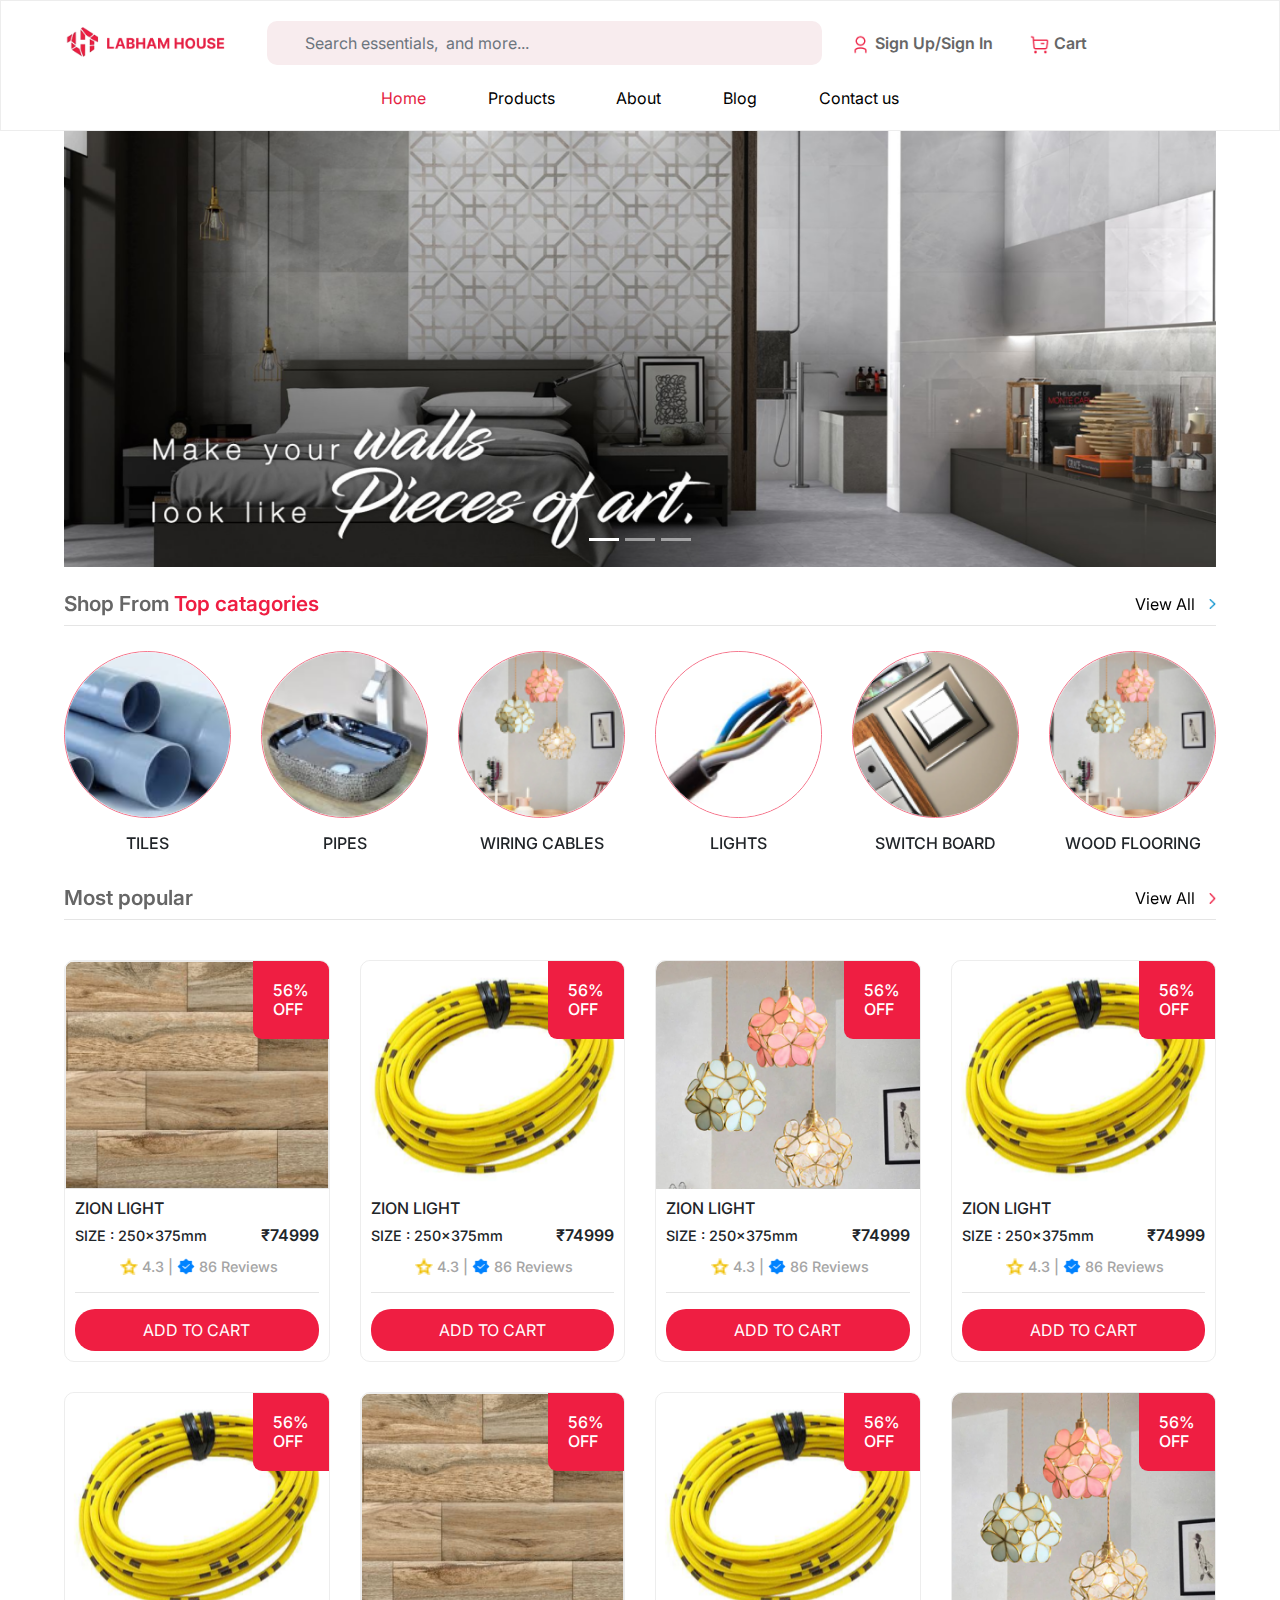
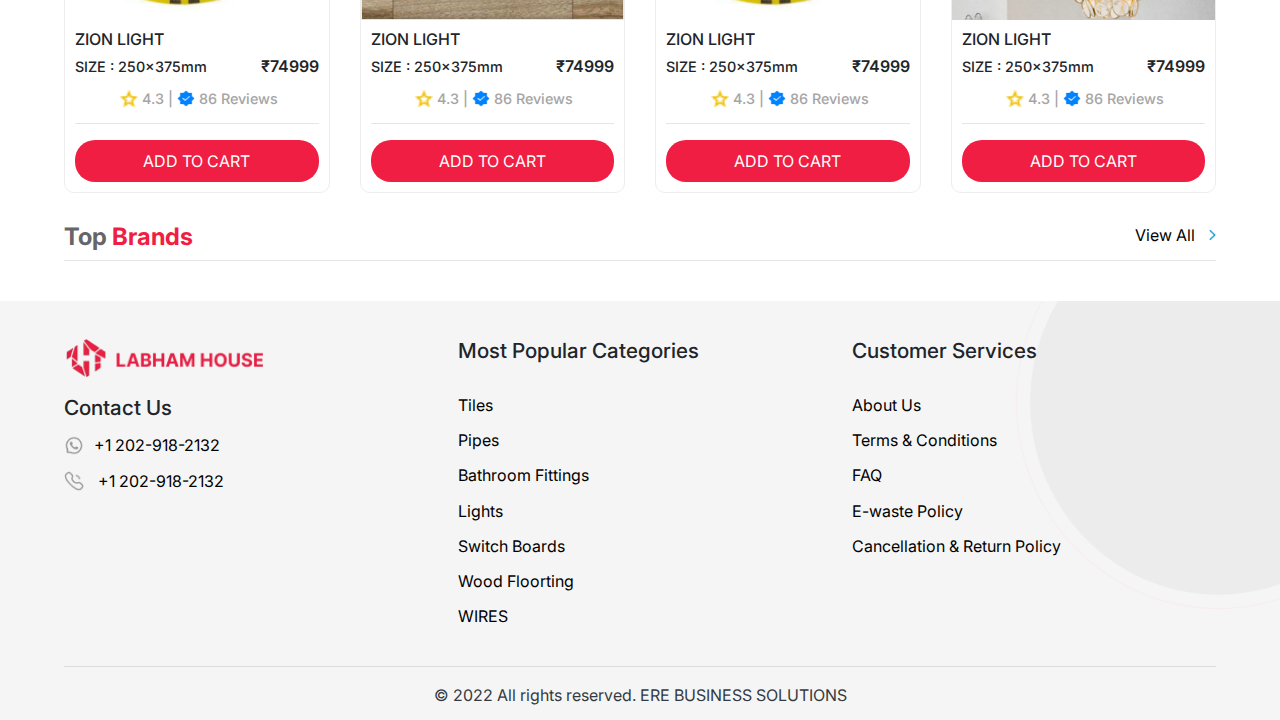
==== index.html @ a101ede6 "profile page ~ initially added!" ====
<!DOCTYPE html>
<html lang="en">
<head>
	<meta charset="UTF-8">
  <meta http-equiv="X-UA-Compatible" content="IE=edge">
  <meta name="viewport" content="width=device-width, initial-scale=1.0">
  <title>LABHAM HOUSE</title>
  <link rel="stylesheet" href="./css/common.css">
  <link rel="stylesheet" href="./css/labam.css">
	<!-- fav icon  -->
	<link rel="icon" type="image/x-icon" href="/images/fav-icon.png">
	<!-- icons  -->
	<link rel="stylesheet" href="https://cdnjs.cloudflare.com/ajax/libs/font-awesome/6.2.1/css/all.min.css" integrity="sha512-MV7K8+y+gLIBoVD59lQIYicR65iaqukzvf/nwasF0nqhPay5w/9lJmVM2hMDcnK1OnMGCdVK+iQrJ7lzPJQd1w==" crossorigin="anonymous" referrerpolicy="no-referrer" />
  <!-- bootstrap  -->
	<link rel="stylesheet" href="https://cdn.jsdelivr.net/npm/bootstrap@4.0.0/dist/css/bootstrap.min.css" integrity="sha384-Gn5384xqQ1aoWXA+058RXPxPg6fy4IWvTNh0E263XmFcJlSAwiGgFAW/dAiS6JXm" crossorigin="anonymous">
</head>
<body>
	<!-- navbar  -->
	<nav>
    <div class="nav-main container-main">
      <div class="nav-logo">
        <a href="./index.html"><img src="./images/logo-main.png" alt="logo-main"></a>
      </div>
			<div class="form-group has-search nav-item-links align-items-center" style="margin-bottom: 0px;">
				<span class="fa fa-search form-control-feedback"></span>
				<input type="text" class="form-control" placeholder="Search essentials,  and more...">
			</div>
      <div class="nav-buttons">
        <ul class="d-flex" style="margin-bottom: 0px;">
					<li><a href="signin.html"><img src="./images/user.png" alt="login"> Sign Up/Sign In</a></li> 
					<li><a href="cart.html"><img src="./images/Buy.png" alt="cart"> Cart</a></li>
					<i onclick="toggleCartt()" class="fa-solid fa-bars d-md-block d-lg-none"></i>
				</ul>
      </div>
    </div>
		<div class="container-main under-container-nav">
			<div class="under-nav">
				<ul>
					<li><a href="index.html" class="active-nav">Home</a></li>
					<li><a href="products.html">Products</a></li>
					<li><a href="aboutus.html">About</a></li>
					<li><a href="blog.html">Blog</a></li>
					<li><a href="contactus.html">Contact us</a></li>
				</ul>
			</div>
		</div>
  </nav>
	<!-- navbar end -->
	<!-- sidebar  -->
	<div class="sidebar">
		<div class="navbar-sidebar">
			<ul>
				<li class="sidebar-li"><a class="active-sidebar" href="index.html">Home</a></li>
				<li class="sidebar-li"><a href="products.html">Our Product</a></li>
				<li class="sidebar-li"><a href="aboutus.html">About</a></li>
				<li class="sidebar-li"><a href="blog.html">Blog</a></li>
				<li class="sidebar-li"><a href="contactus.html">Contact us</a></li>
				<li class="sidebar-li"><a href="cart.html">Cart</a></li>
				<li class="sidebar-li"><a href="track.html">Track</a></li>
				<li class="sign-in-btn-mobile"><a href="signin.html">Sign in</a></li>
			</ul>
		</div>
		<div class="d-inline closse" onclick="toggleCartt()"><img src="./images/close-circle-line.png" alt="" srcset=""></div>
	</div>
	<!-- sidebar end  -->
	<div class="container-main carousel-home-banner">
		    <div id="carouselExampleIndicators" style="position: relative;" class="carousel slide slider-banner-home" data-ride="carousel">
      <ol class="carousel-indicators">
        <li data-target="#carouselExampleIndicators" data-slide-to="0" class="active"></li>
        <li data-target="#carouselExampleIndicators" data-slide-to="1"></li>
        <li data-target="#carouselExampleIndicators" data-slide-to="2"></li>
      </ol>
      <div class="carousel-inner">
        <div class="carousel-item active">
          <img class="d-block w-100"  src="images/home-banner.png" alt="First slide">
        </div>
        <div class="carousel-item">
          <img class="d-block w-100" src="images/home-banner.png" alt="Second slide">
        </div>
        <div class="carousel-item">
          <img class="d-block w-100" src="images/home-banner.png" alt="Third slide">
        </div>
      </div>
      </div>
	</div>
	<div class="container-main category-section">
		<div class="row">
			<div class="col-lg-12">
				<div class="top-categories">
					<h3 class="heading-category">Shop From <span style="font-size: unset;">Top catagories</span></h3>
					<a href="#" class="view-all-home">View All <img src="./images/arrow-home.png" alt="arrow"></a>
				</div>
				<hr style="margin-top: 0px !important;margin-bottom: 25px !important;">
			</div>
			<div class="col-lg-2 col-md-2 col-sm-3 col-4">
				<div class="category-product">
					<img class="product-image-category" src="./images/product-category.png" alt="product">
					<h4 class="text-center product-name">TILES</h4>
				</div>
			</div>
			<div class="col-lg-2 col-md-2 col-sm-3 col-4">
				<div class="category-product">
					<img class="product-image-category" src="./images/category-two.png" alt="product">
					<h4 class="text-center product-name">PIPES</h4>
				</div>
			</div>
			<div class="col-lg-2 col-md-2 col-sm-3 col-4">
				<div class="category-product">
					<img class="product-image-category" src="./images/category-three.png" alt="product">
					<h4 class="text-center product-name">WIRING CABLES</h4>
				</div>
			</div>
			<div class="col-lg-2 col-md-2 col-sm-3 col-4">
				<div class="category-product">
					<img class="product-image-category" src="./images/category-four.png" alt="product">
					<h4 class="text-center product-name">LIGHTS</h4>
				</div>
			</div>
			<div class="col-lg-2 col-md-2 col-sm-3 col-4">
				<div class="category-product">
					<img class="product-image-category" src="./images/category-five.png" alt="product">
					<h4 class="text-center product-name">SWITCH BOARD</h4>
				</div>
			</div>
			<div class="col-lg-2 col-md-2 col-sm-3 col-4">
				<div class="category-product">
					<img class="product-image-category" src="./images/category-three.png" alt="product">
					<h4 class="text-center product-name">WOOD FLOORING</h4>
				</div>
			</div>
			<div class="col-lg-12">
				<div class="top-categories">
					<h3 class="heading-category">Most popular</h3>
					<a href="#" class="view-all-home">View All <img src="./images/Stroke-1.png" alt="arrow"></a>
				</div>
				<hr style="margin-top: 0px !important;margin-bottom: 40px !important;">
			</div>
			<div class="col-lg-3 col-md-4 col-6">
				<div class="populer-product">
					<img class="populer-product-image" src="./images/product-one.png" alt="populer-product">
          <h4 class="labham-primary-bg price-off-product">56% <br> OFF</h4>
					<div class="product-details">
						<h4 class="product-name">ZION LIGHT</h4>
						<div class="product-sub-details">
							<h5 class="product-size">SIZE : 250x375mm</h5>
							<h5 class="product-rate">₹74999</h5>
						</div>
            <div class="product-reviews">
              <img class="star" src="./images/star.png" alt=""> 
              <h5>4.3 |</h5> 
              <img class="blue-tick" src="./images/blue-tick.png" alt="">
              <h5>86 Reviews</h5>
            </div>
            <hr>
            <a href="#" class="btn labham-primary-bg add-to-cart-btn">ADD TO CART</a>
					</div>
				</div>
			</div>
      <div class="col-lg-3 col-md-4 col-6">
				<div class="populer-product">
					<img class="populer-product-image" src="./images/Rectangle 12.png" alt="populer-product">
          <h4 class="labham-primary-bg price-off-product">56% <br> OFF</h4>
					<div class="product-details">
						<h4 class="product-name">ZION LIGHT</h4>
						<div class="product-sub-details">
							<h5 class="product-size">SIZE : 250x375mm</h5>
							<h5 class="product-rate">₹74999</h5>
						</div>
            <div class="product-reviews">
              <img class="star" src="./images/star.png" alt=""> 
              <h5>4.3 |</h5> 
              <img class="blue-tick" src="./images/blue-tick.png" alt="">
              <h5>86 Reviews</h5>
            </div>
            <hr>
            <a href="#" class="btn labham-primary-bg add-to-cart-btn">ADD TO CART</a>
					</div>
				</div>
			</div>
      <div class="col-lg-3 col-md-4 col-6">
				<div class="populer-product">
					<img class="populer-product-image" src="./images/product-two.png" alt="populer-product">
          <h4 class="labham-primary-bg price-off-product">56% <br> OFF</h4>
					<div class="product-details">
						<h4 class="product-name">ZION LIGHT</h4>
						<div class="product-sub-details">
							<h5 class="product-size">SIZE : 250x375mm</h5>
							<h5 class="product-rate">₹74999</h5>
						</div>
            <div class="product-reviews">
              <img class="star" src="./images/star.png" alt=""> 
              <h5>4.3 |</h5> 
              <img class="blue-tick" src="./images/blue-tick.png" alt="">
              <h5>86 Reviews</h5>
            </div>
            <hr>
            <a href="#" class="btn labham-primary-bg add-to-cart-btn">ADD TO CART</a>
					</div>
				</div>
			</div>
      <div class="col-lg-3 col-md-4 col-6">
				<div class="populer-product">
					<img class="populer-product-image" src="./images/Rectangle 12.png" alt="populer-product">
          <h4 class="labham-primary-bg price-off-product">56% <br> OFF</h4>
					<div class="product-details">
						<h4 class="product-name">ZION LIGHT</h4>
						<div class="product-sub-details">
							<h5 class="product-size">SIZE : 250x375mm</h5>
							<h5 class="product-rate">₹74999</h5>
						</div>
            <div class="product-reviews">
              <img class="star" src="./images/star.png" alt=""> 
              <h5>4.3 |</h5> 
              <img class="blue-tick" src="./images/blue-tick.png" alt="">
              <h5>86 Reviews</h5>
            </div>
            <hr>
            <a href="#" class="btn labham-primary-bg add-to-cart-btn">ADD TO CART</a>
					</div>
				</div>
			</div>
      <div class="col-lg-3 col-md-4 col-6">
				<div class="populer-product">
					<img class="populer-product-image" src="./images/Rectangle 12.png" alt="populer-product">
          <h4 class="labham-primary-bg price-off-product">56% <br> OFF</h4>
					<div class="product-details">
						<h4 class="product-name">ZION LIGHT</h4>
						<div class="product-sub-details">
							<h5 class="product-size">SIZE : 250x375mm</h5>
							<h5 class="product-rate">₹74999</h5>
						</div>
            <div class="product-reviews">
              <img class="star" src="./images/star.png" alt=""> 
              <h5>4.3 |</h5> 
              <img class="blue-tick" src="./images/blue-tick.png" alt="">
              <h5>86 Reviews</h5>
            </div>
            <hr>
            <a href="#" class="btn labham-primary-bg add-to-cart-btn">ADD TO CART</a>
					</div>
				</div>
			</div>
      <div class="col-lg-3 col-md-4 col-6">
				<div class="populer-product">
					<img class="populer-product-image" src="./images/product-one.png" alt="populer-product">
          <h4 class="labham-primary-bg price-off-product">56% <br> OFF</h4>
					<div class="product-details">
						<h4 class="product-name">ZION LIGHT</h4>
						<div class="product-sub-details">
							<h5 class="product-size">SIZE : 250x375mm</h5>
							<h5 class="product-rate">₹74999</h5>
						</div>
            <div class="product-reviews">
              <img class="star" src="./images/star.png" alt=""> 
              <h5>4.3 |</h5> 
              <img class="blue-tick" src="./images/blue-tick.png" alt="">
              <h5>86 Reviews</h5>
            </div>
            <hr>
            <a href="#" class="btn labham-primary-bg add-to-cart-btn">ADD TO CART</a>
					</div>
				</div>
			</div> 
      <div class="col-lg-3 col-md-4 col-6">
				<div class="populer-product">
					<img class="populer-product-image" src="./images/Rectangle 12.png" alt="populer-product">
          <h4 class="labham-primary-bg price-off-product">56% <br> OFF</h4>
					<div class="product-details">
						<h4 class="product-name">ZION LIGHT</h4>
						<div class="product-sub-details">
							<h5 class="product-size">SIZE : 250x375mm</h5>
							<h5 class="product-rate">₹74999</h5>
						</div>
            <div class="product-reviews">
              <img class="star" src="./images/star.png" alt=""> 
              <h5>4.3 |</h5> 
              <img class="blue-tick" src="./images/blue-tick.png" alt="">
              <h5>86 Reviews</h5>
            </div>
            <hr>
            <a href="#" class="btn labham-primary-bg add-to-cart-btn">ADD TO CART</a>
					</div>
				</div>
			</div>
      <div class="col-lg-3 col-md-4 col-6">
				<div class="populer-product">
					<img class="populer-product-image" src="./images/product-two.png" alt="populer-product">
          <h4 class="labham-primary-bg price-off-product">56% <br> OFF</h4>
					<div class="product-details">
						<h4 class="product-name">ZION LIGHT</h4>
						<div class="product-sub-details">
							<h5 class="product-size">SIZE : 250x375mm</h5>
							<h5 class="product-rate">₹74999</h5>
						</div>
            <div class="product-reviews">
              <img class="star" src="./images/star.png" alt=""> 
              <h5>4.3 |</h5> 
              <img class="blue-tick" src="./images/blue-tick.png" alt="">
              <h5>86 Reviews</h5>
            </div>
            <hr>
            <a href="#" class="btn labham-primary-bg add-to-cart-btn">ADD TO CART</a>
					</div>
				</div>
			</div>
      <div class="col-lg-12">
				<div class="top-brands">
					<h2 class="heading-brands">Top <span style="font-size: unset;">Brands</span></h2>
					<a href="#" class="view-all-home">View All <img src="./images/arrow-home.png" alt="arrow"></a>
				</div>
				<hr style="margin-top: 0px !important;margin-bottom: 40px !important;">
			</div>
		</div>
	</div>
	<!-- footer   -->
  <footer id="footer" style="background-image: url(./images/footer-bg.png);background-repeat: no-repeat;background-size: 100% auto;padding: 3% 0 1% 0;background-position: center;background-repeat: no-repeat;background-size: cover;height: -webkit-fill-available;">
		<div class="container-main">
			<div class="row text-sm-left text-md-left">
				<div class="col-xs-6 col-sm-6 col-md-4">
					<img class="logo-footer pb-3" src="./images/logo-main.png" alt="">
					<ul class="list-unstyled quick-links">
						<h3 class="footer-main-head">Contact Us</h3>
						<li><a href="#"> <img style="width: 20px;margin-top: -3px;margin-right: 10px;" src="./images/whatsapp.png" alt="icon">+1 202-918-2132</a></li>
						<li><a href="#"> <img style="width: 20px;margin-top: -3px;margin-right: 10px;" src="./images/Call.png" alt="icon"> +1 202-918-2132</a></li>
					</ul>
				</div>
				<div class="col-xs-6 col-sm-6 col-md-4">
					<h3 class="pb-3 footer-main-head">Most Popular Categories</h3>
					<ul class="list-unstyled quick-links">
						<li><a href="#">  Tiles</a></li>
						<li><a href="#">  Pipes</a></li>
						<li><a href="#">  Bathroom Fittings</a></li>
						<li><a href="#">  Lights</a></li>
						<li><a href="#">  Switch Boards</a></li>
						<li><a href="#">  Wood Floorting</a></li>
						<li><a href="#">  WIRES</a></li>
					</ul>
				</div>
				<div class="col-xs-12 col-sm-6 col-md-4">
					<h3 class="pb-3 footer-main-head">Customer Services</h3>
					<ul class="list-unstyled quick-links">
						<li><a href="#">  About Us</a></li>
						<li><a href="#">  Terms & Conditions</a></li>
						<li><a href="#">  FAQ</a></li>
						<li><a href="#">  E-waste Policy</a></li>
						<li><a href="#" title="Design and developed by">Cancellation & Return Policy</a></li>
					</ul>
				</div>
        
			</div>
      <hr>
      <div class="text-center">
        <a href="#" class="text-dark">© 2022 All rights reserved. ERE BUSINESS SOLUTIONS </a>
      </div>
		</div>
  </footer>
	<!-- js link -->
	<script src="./js/main.js"></script>
	<!-- scripts -->
  <script src="https://code.jquery.com/jquery-3.2.1.slim.min.js" integrity="sha384-KJ3o2DKtIkvYIK3UENzmM7KCkRr/rE9/Qpg6aAZGJwFDMVNA/GpGFF93hXpG5KkN" crossorigin="anonymous"></script>
  <script src="https://cdn.jsdelivr.net/npm/bootstrap@4.0.0/dist/js/bootstrap.min.js" integrity="sha384-JZR6Spejh4U02d8jOt6vLEHfe/JQGiRRSQQxSfFWpi1MquVdAyjUar5+76PVCmYl" crossorigin="anonymous"></script>
</body>
</html>
---- css/common.css ----
@import url('https://fonts.googleapis.com/css2?family=Inter:wght@100;200;300;400;500;600;700;800;900&display=swap');
*{
	margin: 0;
  padding: 0;
  font-family: 'Inter', sans-serif;
}
.labham-primary-bg{
	background: #EF1E42;
}
.labham-primary-color{
	color: #EF1E42;
}
ul li {
  list-style: none;
}
a {
  text-decoration: none;
  color: #000;
}
img {
  width: 100%;
  height: auto;
}
.container-main{
  width: 95%;
  margin: auto;
}
p, button, a, input, span, li {
	font-size: 16px;
}
h1 {
	font-size: 2rem !important;
}
h2 {
	font-size: 1.5rem !important;
}
h3 {
	font-size: 1.3rem !important;
}
h4 {
	font-size: 1rem !important;
}
h5 {
	font-size: 0.9rem !important;
}
h6 {
	font-size: 0.8rem !important;
}
/* container-main  */
.container-main {
	width: 80%;
	margin: auto;
}
/* navbar  */
.nav-main{
	display: grid;
	grid-template-columns: 1fr 4fr 2fr;
	padding-top: 9px;
	padding-bottom: 10px;
	left: 0;
	right: 0;
	top: 0;
	z-index: 2;
}
nav {
	background-color: #ffff;
	padding-bottom: 20px;
	border: 1px solid #EDEDED;
}
.nav-logo{
	display: flex;
	grid-column: 1/2;
	align-items: center;
}
.nav-item-links{
	display: flex;
	grid-column: 2/3;
	align-items: center;
}
.nav-logo img{
	width: 100%;
	max-width: 160px;
}
.nav-item-links ul{
	display: flex;
	gap: 5rem;
}
.nav-item-links ul li{
	font-weight: 500;
}
.nav-buttons{
	display: flex;
	grid-column: 3/4;
	align-items: center;
	/* justify-content: center; */
}
.nav-buttons a{
	color: #666666;
}
.nav-buttons{
	gap: 1rem;
}
.nav-item-links{
	background: #ffff;
	backdrop-filter: blur(12.5px);
	border-radius: 15px;
	padding: 11px 10px;
}
.nav-main .nav-item-links ul li a{
	text-decoration: none;
	color: #000;
}
.nav-buttons a{
	border-radius: 15px;
	padding: 8px 18px;
	font-weight: 600;
	text-decoration: none;
}
.nav-buttons a:hover{
	text-decoration: none;
	color: #666666;
}
.nav-buttons a i{
	vertical-align: bottom;
	margin-left: 3px;
}
nav .nav-buttons ul li a img{
	width: 21px;
	
}
/* Styles for wrapping the search box */
.main {
	width: 50%;
	margin: 50px auto;
}
/* Bootstrap 4 text input with search icon */
.has-search .form-control {
	padding-left: 2.375rem;
}
.has-search .form-control-feedback {
	position: absolute;
	z-index: 2;
	display: block;
	width: 2.375rem;
	height: 2.375rem;
	line-height: 2.375rem;
	text-align: center;
	pointer-events: none;
	color: #ed1c42;
}
.has-search input{
	background: #F8ECEE;
	border-radius: 10px;
	padding: 10px 20px;
	border: none;
}
.under-nav ul{
	width: 45%;
	margin: auto;
	display: flex;
	justify-content: space-between;
}
.under-nav ul li a{
	color: #000;
	text-decoration: none;
}
nav .under-container-nav .under-nav .active-nav{
	color: #E51F43;
}
/* footer  */
footer .logo-footer{
	width: 200px;
}
footer ul li{
	line-height: 2.2;
	list-style: none;
	color: #000;
}
footer ul li a{
	text-decoration: none;
	color: #000;
}
footer ul li a:hover{
	text-decoration: none;
	color: #000;
}
/* hide number input arrow  */
input::-webkit-outer-spin-button,
input::-webkit-inner-spin-button {
  -webkit-appearance: none;
  margin: 0;
}
/* Firefox */
input[type=number] {
  -moz-appearance: textfield;
}
/* number input end  */
/* sidebar   */
.sidebar .active-sidebar{
	color: #E51F43;
}
.sidebar{
	width: 90%;
	min-width: 270px;
	max-width: 320px;
	height: 100%;
	position: fixed;
	top: 0px;
	overflow:auto !important;
	right: -320px;
	z-index: 20;
	transition: 0.2s ease;
	background: #EBEBEB;
	color: #000;
}
.sidebar i{
	font-size: 28px;
}
.open-cart{
	right: 0px !important;
}
.open-cartt{
	display:none;
}
.open-cart:before{
	content: '';
	position: fixed;
	top: 0px;
	height: 70vh;
	left: 0px;
	right: 0px;
	bottom: 0px;
	pointer-events: none;
	z-index: -1;
}
.navbar-sidebar {
	padding: 25px;
	margin-top: 45px;
}   
.navbar-sidebar ul li.sidebar-li{
	list-style: none;
	background: #F9F9F9;
	padding: 8px 15px;
	margin-bottom: 15px;
	border-radius: 10px;
	font-weight: 500;
}
.navbar-sidebar ul li a{
	text-decoration: none;
	color: #000;
}
.navbar-sidebar ul{
    padding: 0;
}
.menulogo img{
	display: none;
}
.sidebar .closse{
	position: absolute;
	top: 10px;
	right: 20px;    
	color: #000000;
}
.sidebar .active {
	color: #2371B7;
}
.sidebar .sign-in-btn-mobile{
	list-style: none;
	background: #EF1E42;
	padding: 8px 15px;
	margin-bottom: 15px;
	border-radius: 10px;
	font-weight: 500;
	text-align: center;
}
.sidebar .sign-in-btn-mobile a{
	color: #ffff !important;
}
/* side bar end  */
/* cart increment decrement plus  */
.person-bar-wrap .person-count {
	position: relative;
	display: flex;
	align-items: center;
	cursor: pointer;
}
.person-bar-wrap .person-count .hidden-filter
.hidden-filter-header {
	padding: 20px 20px 20px 20px;
}
person-bar-wrap .person-count .hidden-filter
.hidden-filter-context {
	display: flex;
	border-top: 1px solid #dcdde1;
	align-items: center;
	padding: 10px 20px;
}
.person-bar-wrap .person-count .hidden-filter
.hidden-filter-context p.person-t {
	flex: 1;
	display: flex;
	justify-content: flex-start;
}
.person-bar-wrap .person-count .hidden-filter
.hidden-filter-context .minus, .counter, .plus {
	display: flex;
	justify-content: center;
}
.person-bar-wrap .person-count .hidden-filter
.hidden-filter-context input.counter {
	width: 40px;
	border-width:0px;
	border:none;
	box-shadow: none;
	border: 1px solid #ACACAC;
	text-align: center;
	border-left: 0px;
	border-right: 0px;
}
.person-bar-wrap .person-count .hidden-filter
.hidden-filter-context .minus, .plus {
	color: rgb(0, 0, 0);
	width: 32px;
	height: 32px;
	border-radius: 10px;
	align-items: center;
	text-align: center !important;
	margin: auto;
	border: 1px solid #ACACAC;
}
---- css/labam.css ----
/* home page  */
.top-categories{
	display: flex;
	justify-content: space-between;
	margin-top: 25px;
}
.top-categories .heading-category{
	color: #666666;
	font-weight: 600;
}
.top-categories .heading-category span{
	color: #EF1E42;
	font-weight: 600;
}
.top-categories .view-all-home{
	color: #000;
	text-decoration: none;
}
.top-categories .view-all-home img{
	width: 7px;
	margin-left: 10px;
	margin-top: -3px;
}
.category-section .category-product .product-image-category{
	margin-bottom: 16px !important;
	border-radius: 50%;
	border: 1px solid #F57289;
}
.category-section .category-product .product-name{
	font-size: 19px !important;
}
.category-section .populer-product {
	border: 1px solid #EDEDED;
	border-radius: 10px;
	margin-bottom: 30px !important;
	position: relative;
}
.category-section .populer-product .product-details{
	padding: 10px;
}
.category-section .populer-product .product-details .product-sub-details{
	display: flex;
	justify-content: space-between;
	align-items: center;
}
.category-section .populer-product .product-details .product-rate{
	font-weight: 600;
	font-size: 16px !important;
}
.product-details .product-reviews{
	display: flex;
	align-items: center;
	justify-content: center;
	width: 100%;
	margin: auto;
	color: #A5A5A5;
	margin-top: 5px;
}
.product-details .product-reviews img{
	width: 18px;
	height: 17px;
	margin-right: 4px;
	margin-left: 4px;
}
.product-details .product-reviews h5{
	margin: 0px !important;
}
.category-section .populer-product .add-to-cart-btn{
	width: 100%;
	padding: 8px 15px;
	color: #fff !important;
	border-radius: 20px !important;
}
.category-section .populer-product .populer-product-image{
	border-top-left-radius: 10px;
	border-top-right-radius: 10px;
}
.top-brands .view-all-home img{
	width: 7px;
	margin-left: 10px;
	margin-top: -3px;
}
.top-brands{
	display: flex;
	justify-content: space-between;
}
.top-brands .view-all-home{
	color: #000;
	text-decoration: none;
}
.top-brands .heading-brands{
	font-weight: 700;
	color: #666666;
}
.top-brands .heading-brands span{
	color: #EF1E42;
}
.category-section .populer-product .price-off-product{
	padding: 20px 20px;
	position: absolute;
	top: 0;
	right: 0px;
	color: #fff !important;
	border-radius: 0px 9px;
}
/* products page  */
.banner-sub-head{
	padding: 30px 0px !important;
}
.banner-sub-head .main-head-products{
	font-weight: 600;
}
.banner-main .banner-main-head{
	color: #fff !important;
}
/* about page  */
.about-section{
	padding: 45px 0px;
}
.about-section .inner-col-about img{
	width: unset !important;
}
.about-content{
	padding: 40px 0px;
}
.about-main-bg{
	margin: auto !important;
}
.about-main-bg .about-sub-head-banner{
	font-weight: 300;
	width: 40%;
	margin: auto;
	line-height: 1.8;
}
.about-main-bg .believe-text{
	padding: 9px 40px;
	width: max-content;
	margin: auto;
	margin-bottom: 15px !important;
	font-weight: 300;
}
.category-main .category-main-head{
	font-weight: 700;
	padding-bottom: 50px !important;
}
.category-main .inner-col-category{
	margin-bottom: 30px !important;
	position: relative;
}
.category-main .inner-col-category img{
	border: 5px solid #C1C1C1
}
.category-main .inner-col-category .category-name{
	position: absolute;
	left: 0;
	right: 0;
	bottom: 10px;
	text-align: center;
	font-weight: 600;
}
/* blog page  */
.blog-main-section{
	padding: 45px 0px 0px 0px;
}
.blog-client-head .blog-main-head{
	font-weight: 600;
}
.blog-main-section .inner-col-blog{
	margin-bottom: 25px !important;
	position: relative !important;
}
.blog-main-section .inner-col-blog img{
	filter: brightness(70%);
}
.blog-main-section .inner-col-blog .blog-text-img{
  position: absolute;
  top: 50%;
  left: 10px;
}
.blog-client-head .inner-col-clients img{
	filter: brightness(70%);
}
.blog-client-head .inner-col-clients{
	position: relative;
	margin-bottom: 50px !important;
}
.blog-client-head .inner-content-client{
	position: absolute;
	bottom: 0;
	width: 100%;
	background: rgba(0, 0, 0, 0.4);
}
.blog-client-head .inner-content-client h3{
	margin-bottom: 0px !important;
	padding: 20px;
}
/* contact page  */
.contact-details .inner-col-contact img{
	width: 60px !important;
	display: table;
	margin-left: auto;
	margin-right: auto;
}
.contact-details{
	padding: 50px 0px !important;
}
.contact-details .inner-col-contact{
	padding: 40px 0px;
	min-height: 280px;
	box-shadow: 0px 5px 18.9px 2.1px rgba(0, 0, 0, 0.05);
}
.contact-details .inner-col-contact img{
	margin-bottom: 30px !important;
}
/* keep in touch section  */
/* .keep-in-touch .inner-keep-in-touch{
	width: 100%;
	box-shadow: 0px 5px 18.9px 2.1px rgba(0, 0, 0, 0.05);
}
.keep-in-touch .inner-div-keep-in-touch .keep-touch-head{
	color: #000;
} */
/* sign in page  */
.signin{
	margin-top: 110px !important;
	margin-bottom: 150px !important;
}
.signin form{
	max-width: 400px !important;
	margin: auto !important;
}
.signin .signin-main-text{
	font-weight: 800;
}
.signin .form-control{
	padding: 15px 10px;
	border: 1px solid #000000;
}
.login-btn-signup{
	padding: 15px 10px !important;
	border-radius: 12px !important;
}
.agree-dv label{
	font-weight: 700;
}
.agree-dv label span{
	font-weight: 500 !important ;
}
/* track page  */
.tack-page {
	padding: 100px 0px !important;
}
.tack-page .track-main-head{
	border-bottom: 2px solid #000;
	width: max-content !important;
	margin: auto !important;
}
.tack-page .second-sub-track-text{
	font-weight: 500;
	padding-top: 30px;
}
.tack-page .track-search-main{
	width: 50% !important;
	margin: auto !important;
	padding-top: 80px !important;
}
.tack-page .track-search-main input{
	padding: 8px;
	border-top-left-radius: 12px !important;
	border-bottom-left-radius: 12px !important;
}
.tack-page .track-search-main button{
	border-radius: 12px;
	padding: 8px 35px;
	color: #E51F43;
	font-weight: 600;
	background: #fff !important;
	border: 1px solid #D5D5D5;
}
.tack-page .track-search-main button:hover{
	background: #fff !important;
}
/* cart page  */
.cart {
	padding: 100px 0px;
}
.cart .cart-main-head{
	font-weight: 700;
}
.cart .cart-main-div{
	box-shadow: 0px 0px 8px rgba(0, 0, 0, 0.19);
	border-radius: 12px !important;
	margin: 50px 0px !important;
	padding: 30px 30px !important;
}
.cart .cart-main-text{
	margin-bottom: 0px !important;
}
.cart .cart-main-div .inner-col-cart-img .cart-stock-status{
	color: #5BB300;
	font-size: 18px !important;
}
.cart .cart-main-div .inner-col-cart-img .cart-no-stock-status{
	color: red;
	font-size: 18px !important;
}
.cart .cart-main-div .inner-col-cart-img .cart-prdct-image{

	border-radius: 10px;
}
.cart .cart-main-div .cart-product-rate{
	color: #000000;
}
.inner-col-cart-img .quantity-main-text{
	margin-bottom: 5px !important;
}
.inner-col-cart-img .close-cart{
	width: 25px !important;
	position: absolute;
	right: 0;
	top: 0;
}
.total-price-cart .proceed-btn-cart{	
	display: table;
	margin-left: auto;
	padding: 5px 30px !important;
}







/* mpdal sign in  */
.modal-loginform form input{
	width: 100%;
	border-radius: 7px;
	border: 1px solid #C2C2C2;
	padding: 10px;
	margin-bottom: 15px;
}
.modal-loginform button{
	background: #008C16;
	color: #fff;
	width: 100%;
	border: none;
	padding: 6px 30px;
	border-radius: 10px;
}
.clossse i{
	font-size: 35px;
	color:  #D9D9D9;
}
.modal-loginform-second form input{
	display:inline-block;
	width:50px;
	height:50px;
	text-align:center;
	border-radius: 10px;
	border: 1px solid #C2C2C2;
}
.modal-loginform-second{
	text-align: center;
}
.modal-third img{
	width: 100px;
}
.model-sign-in-otp{
	background: #ffff !important;
	width: 85% !important;
	border-radius: 20px !important;
	border: 1px solid #ED1D41 !important;
	margin: auto !important;
}
.login-btn-modal{
	margin-top: 10px;
	margin-bottom: 20px;
	font-size: 15px !important;
	width: 98%;
	padding: 9px 2px !important;
	border-radius: 10px !important;
}
.success-image-sign-in{
	width: 80px !important;
	margin-left: 25px !important;
	margin-top: 30px !important;
	margin-bottom: 20px !important;
	border: 6px solid #ffff !important;
	box-shadow: 0px 1px 4px 1px rgba(0, 0, 0, 0.25);
	border-radius: 50%;
}
.btn-continue-sign-in{
	border: 1px solid #EF1E42 !important;
	border-radius: 18px !important;
	padding: 6px 45px !important;
}
.login-succes-text{
	font-weight: 600;
}
.login-succes-text:hover{
	color: #000 !important;
}
/* modal end sign in  */




@media (max-width:1300px){
	.container-main {
    width: 90%;
    margin: auto;
  }
	.nav-main{
		grid-template-columns: 1fr 3fr 2fr;
	}
	.category-section .category-product .product-name {
    font-size: 16px !important;
	}
	.tack-page .track-search-main{
		width: 60% !important;
	}
}
@media (max-width:991px){
	.nav-main {
    grid-template-columns: 3fr 0fr 2fr;
	}
	nav .nav-item-links{
		display: none;
	}
	nav .nav-buttons ul li{
		display: none;
	}
	.nav-buttons {
    justify-content: end;
	}
	.under-container-nav{
		display: none;
	}
	nav {
    padding-bottom: 6px;
	}
	.nav-main {
    padding-top: 16px;
    padding-bottom: 16px;
	}
	.category-section .populer-product .price-off-product {
    padding: 14px 16px;
	}
	footer{
		padding: 4% 0 1% 0 !important;
	}
	footer .footer-main-head{
		font-size: 16px !important;
		font-weight: 600;
		padding-bottom: 0rem !important;
	}
	.category-main .category-main-head {
    padding-bottom: 25px !important;
    padding-top: 17px !important;
	}
	.blog-main-section {
    padding: 19px 0px 0px 0px;
	}
	.tack-page .track-search-main{
		width: 100% !important;
	}
	.cart {
    padding: 45px 0px;
	}
}
@media (max-width:600px){
	p, button, a, input, span, li {
		font-size: 12px !important;
	}
	h1 {
		font-size: 1.3rem !important;
	}
	h2 {
		font-size: 1rem !important;
	}
	h3 {
		font-size: 0.8rem !important;
	}
	h4 {
		font-size: 0.7rem !important;
	}
	h5 {
		font-size: 0.6rem !important;
	}
	h5 {
		font-size: 0.5rem !important;
	}
	footer{
		padding: 8% 0 1% 0 !important;
	}
	.about-section .inner-col-about{
		margin-bottom: 20px !important;
	}
	.about-content .inner-col-about-6{
		margin-bottom: 20px !important;
	}
	.about-content {
    padding: 20px 0px;
	}
	.about-main-bg .about-sub-head-banner {
    width: 60%;
    margin: auto;
    line-height: 1.4;
	}
	.about-section {
    padding: 45px 0px 0px 0px !important;
	}
	.tack-page {
    padding: 80px 0px !important;
	}	
	.tack-page .track-search-main {
    padding-top: 50px !important;
	}
}
@media (max-width:575px){
	.cart .cart-main-div .inner-col-cart-img .cart-prdct-image{
		margin-bottom: 20px !important;
	}
}
@media (max-width:485px){
	p, button, a, input, span, li {
		font-size: 13px !important;
	}
	h1 {
		font-size: 1.2rem !important;
	}
	h2 {
		font-size: 0.9rem !important;
	}
	h3 {
		font-size: 0.8rem !important;
	}
	h4 {
		font-size: 0.7rem !important;
	}
	h5 {
		font-size: 0.6rem !important;
	}
	h6 {
		font-size: 0.5rem !important;
	}
	.category-section .category-product .product-name {
    font-size: 14px !important;
	}
	.category-section .populer-product .add-to-cart-btn {
    padding: 5px 15px;
    border-radius: 16px !important;
    font-size: 11px !important;
	}
	.category-section .populer-product .product-details .product-rate {
    font-size: 14px !important;
	}
	.category-main .inner-col-category {
    margin-bottom: 15px !important;
	}
	.signin form {
    max-width: 90% !important;
    margin: auto !important;
	}
	.agree-dv label {
    font-size: 13px;
	}
	.login-btn-signup{
		padding: 12px 10px !important;
		border-radius: 12px !important;
		font-size: 15px !important;
	}
	.signin .signin-main-text {
    font-weight: 700;
    font-size: 29px !important;
	}
	.tack-page {
    padding: 65px 0px !important;
	}
	.tack-page .second-sub-track-text {
    padding-top: 15px;
	}
	.cart .cart-main-head {
    font-size: 27px !important;
	}
	.cart .cart-main-div {
    margin: 35px 0px !important;
    padding: 20px 20px !important;
	}
	.cart .cart-main-text {
    font-weight: 600 !important;
    font-size: 17px !important;
	}
	.inner-col-cart-img .close-cart {
    right: 10px;
	}
	.carousel-home-banner .carousel-indicators{
		display: none !important;
	}
	.category-section .populer-product .price-off-product {
    padding: 10px 13px;
	}
}
@media (max-width:360px){
	.product-details .product-reviews img {
		width: 14px;
		height: 14px;
		margin-right: 4px;
		margin-left: 4px;
	}
	.category-main .category-main-head {
    font-weight: 600;
	}
	.category-main .inner-col-category img {
    border: 3px solid #C1C1C1;
	}	
	.signin form {
    max-width: 95% !important;
    margin: auto !important;
	}
	.signin .signin-main-text {
    font-weight: 700;
    font-size: 26px !important;
	}
	.signin {
		margin-top: 78px !important;
		margin-bottom: 100px !important;
	}
	.cart .cart-main-div {
		margin: 35px 0px !important;
		padding: 20px 15px !important;
	}
	.inner-col-cart-img .close-cart {
    right: 15px;
    width: 20px !important;
	}
	.cart .cart-main-head {
    font-size: 27px !important;
    font-weight: 600;
	}
	.cart {
    padding: 33px 0px;
	}
	.login-btn-signup {
    padding: 9px 10px !important;
	}
}
@media (max-width:280px){
	.login-btn-signup {
		padding: 7px 10px !important;
		border-radius: 9px !important;
		font-size: 14px !important;
	}
	.signin .read-agreeement{
		margin-bottom: 3px !important;
	}
}
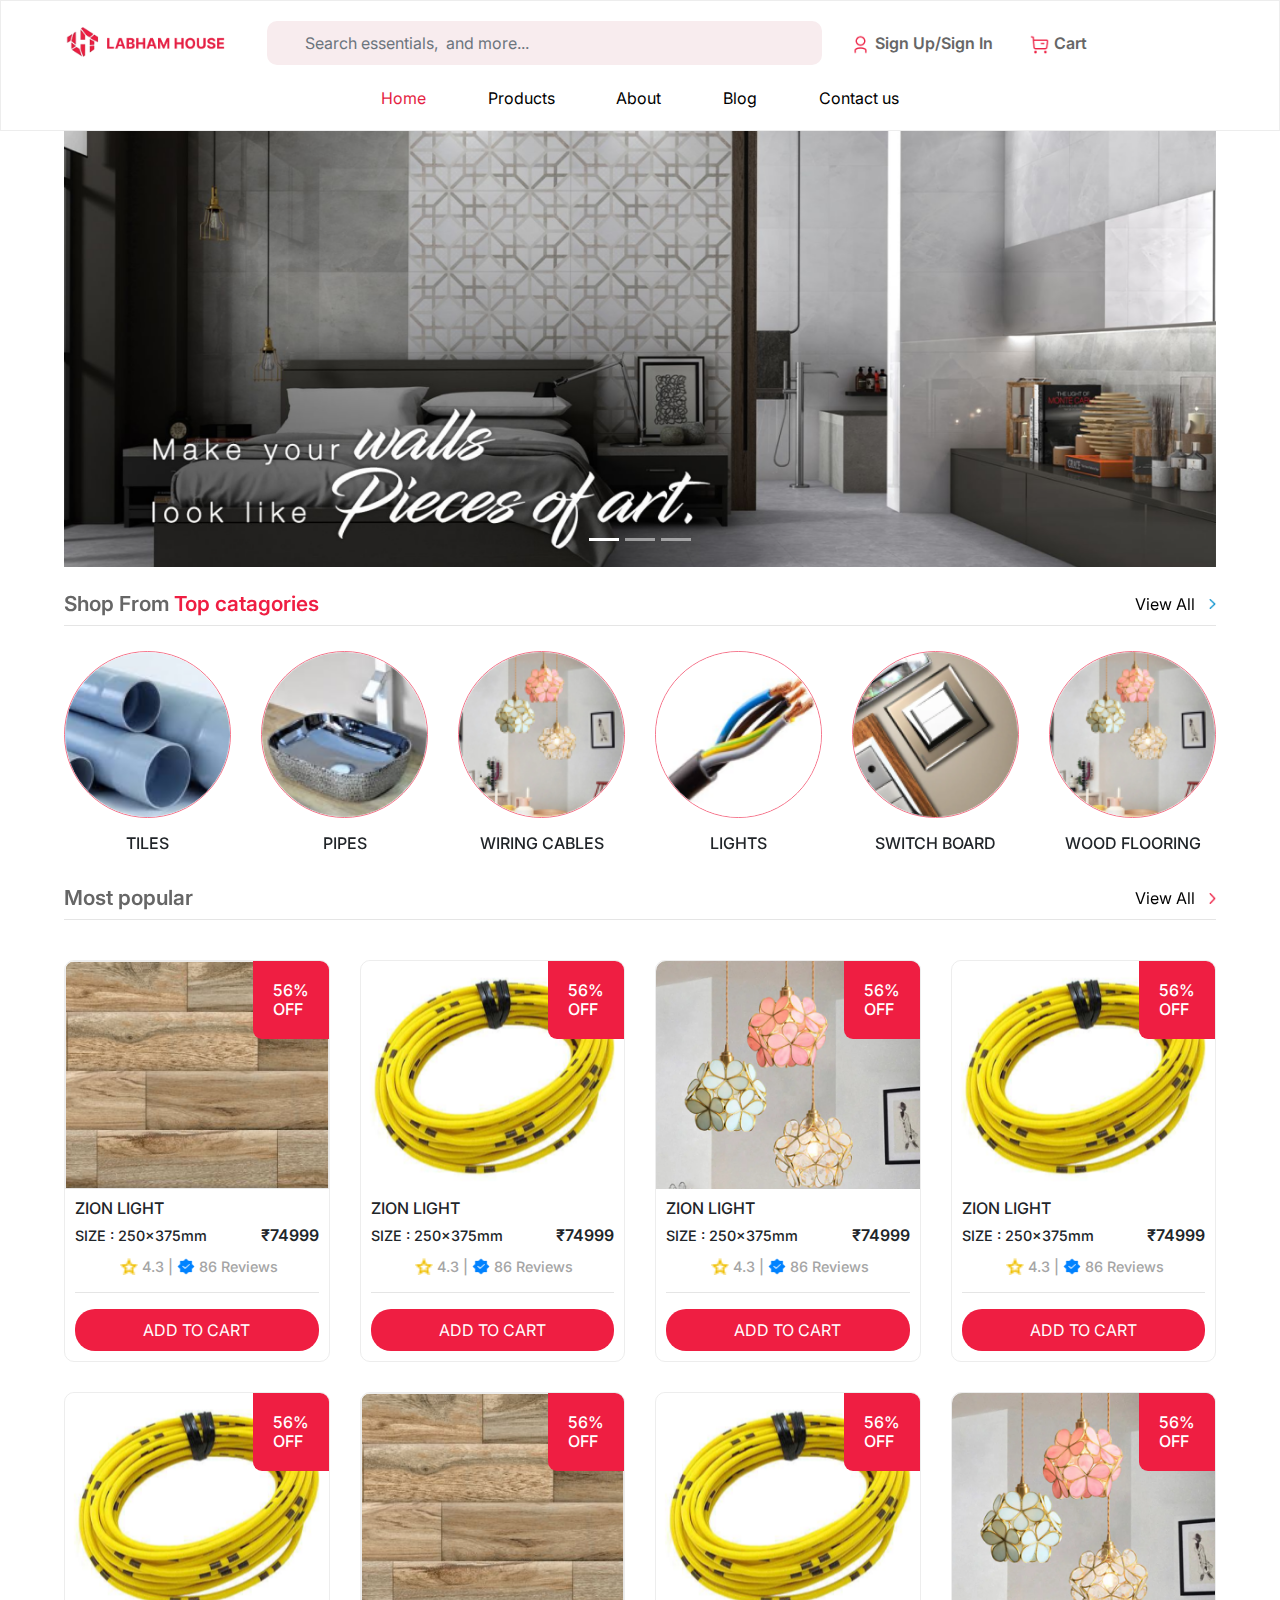
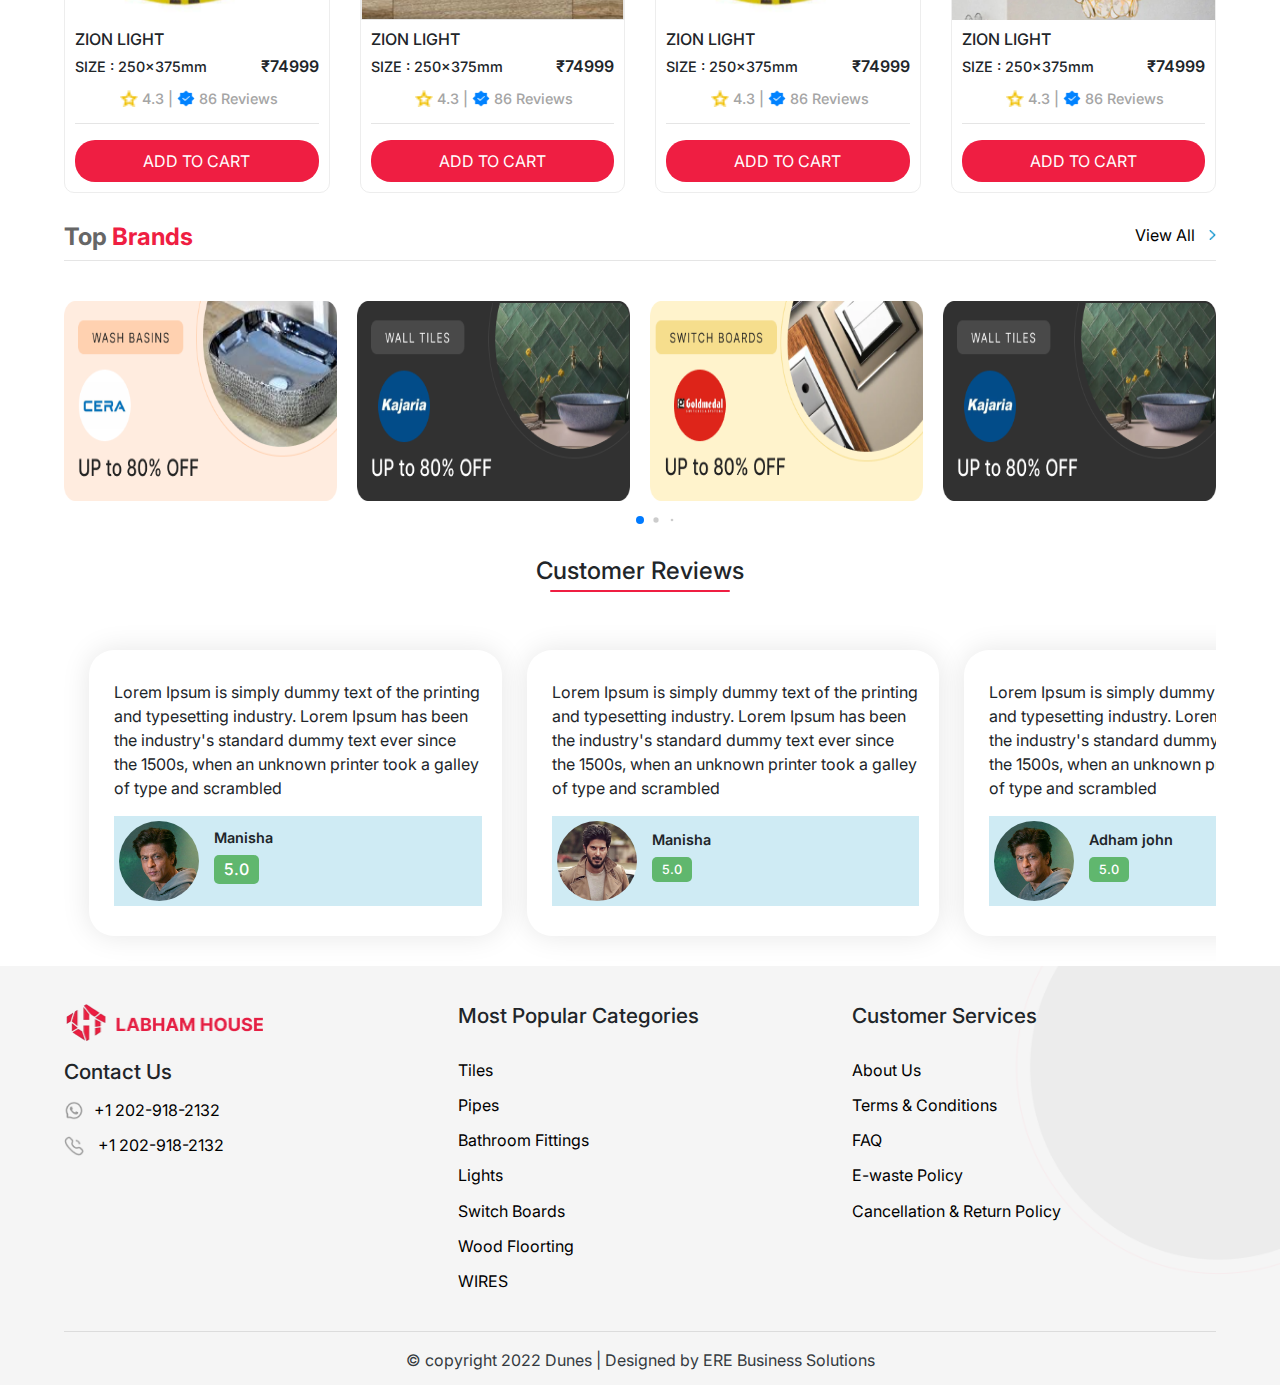
==== commit f59cf302: "Add address page ~ ui created!" ====
--- a/index.html
+++ b/index.html
@@ -6,13 +6,19 @@
   <meta name="viewport" content="width=device-width, initial-scale=1.0">
   <title>LABHAM HOUSE</title>
   <link rel="stylesheet" href="./css/common.css">
+	<script src="./js/swiper-bundle.min.js"></script>
   <link rel="stylesheet" href="./css/labam.css">
+	<!-- swipper css -->
+	<link rel="stylesheet" href="./css/swiper-bundle.min.css">
 	<!-- fav icon  -->
 	<link rel="icon" type="image/x-icon" href="/images/fav-icon.png">
 	<!-- icons  -->
 	<link rel="stylesheet" href="https://cdnjs.cloudflare.com/ajax/libs/font-awesome/6.2.1/css/all.min.css" integrity="sha512-MV7K8+y+gLIBoVD59lQIYicR65iaqukzvf/nwasF0nqhPay5w/9lJmVM2hMDcnK1OnMGCdVK+iQrJ7lzPJQd1w==" crossorigin="anonymous" referrerpolicy="no-referrer" />
   <!-- bootstrap  -->
 	<link rel="stylesheet" href="https://cdn.jsdelivr.net/npm/bootstrap@4.0.0/dist/css/bootstrap.min.css" integrity="sha384-Gn5384xqQ1aoWXA+058RXPxPg6fy4IWvTNh0E263XmFcJlSAwiGgFAW/dAiS6JXm" crossorigin="anonymous">
+	<!-- carousel  -->
+	<link rel="stylesheet" href="https://cdnjs.cloudflare.com/ajax/libs/OwlCarousel2/2.2.1/assets/owl.carousel.min.css">
+	<link rel="stylesheet" href="https://cdnjs.cloudflare.com/ajax/libs/OwlCarousel2/2.2.1/assets/owl.theme.default.min.css">
 </head>
 <body>
 	<!-- navbar  -->
@@ -312,6 +318,145 @@
 			</div>
 		</div>
 	</div>
+	<!-- main brands slider  -->
+	<div class="slider-brands container-main swiper ">
+			<div class="slide-container">
+				<div class="card-wrapper swiper-wrapper">
+					<div class="card swiper-slide">
+						<div class="image-box">
+							<img src="images/card-slider.png" alt="" />
+						</div>
+					</div>
+					<div class="card swiper-slide">
+						<div class="image-box">
+							<img src="images/Group 50.png" alt="" />
+						</div>
+					</div>
+					<div class="card swiper-slide">
+						<div class="image-box">
+							<img src="images/card-three.png" alt="" />
+						</div>
+					</div>
+					<div class="card swiper-slide">
+						<div class="image-box">
+							<img src="images/Group 50.png" alt="" />
+						</div>
+					</div>
+					<div class="card swiper-slide">
+						<div class="image-box">
+							<img src="images/card-slider.png" alt="" />
+						</div>
+					</div>
+				</div>
+			</div>
+			<div style="bottom: 17px !important;" class="swiper-pagination"></div>
+	</div>
+	    <!-- customer-review section  -->
+			<section  class="customer-review mt-3">
+				<div class="container-main">
+					<h2 class="underline text-center cstomer-review-heading">Customer Reviews</h2>
+					<div class="slider">
+						<div class="slide-track">
+							<div class="slidee">
+								<div class="inner-col-review">
+									<p>Lorem Ipsum is simply dummy text of the printing and typesetting industry. Lorem Ipsum has been the industry's standard dummy text ever since the 1500s, when an unknown printer took a galley of type and scrambled</p>
+								</div>
+								<div class="profail-review">
+									<img  src="/images/006_Shahrukh Khan.jpg" alt="">
+									<div class="col-name-star">
+										<h5 class="customer-name">Manisha</h5>  
+										<h6 class="review-numbers" style="background: #60B76E;color: #ffff;border-radius: 5px;width: max-content;padding: 5px 10px;font-size: 16px !important;">5.0<i class="ri-star-s-line"></i></h6>
+									</div>
+								</div>
+							</div>
+							<div class="slidee">
+								<div class="inner-col-review">
+									<p>Lorem Ipsum is simply dummy text of the printing and typesetting industry. Lorem Ipsum has been the industry's standard dummy text ever since the 1500s, when an unknown printer took a galley of type and scrambled</p>
+								</div>
+								<div class="profail-review">
+									<img  src="/images/MV5BNWRkMDdjNTYtYTk5ZS00ZThlLTlhMDctZGQ1YTI1NjE0MGUwXkEyXkFqcGdeQXVyMjkxNzQ1NDI@ 1.png" alt="">
+									<div class="col-name-star">
+										<h5 class="customer-name">Manisha</h5>  
+										<h6 class="review-numbers" style="background: #60B76E;color: #ffff;border-radius: 5px;width: max-content;padding: 5px 10px;">5.0<i class="ri-star-s-line"></i></h6>
+									</div>
+								</div>
+							</div>
+							<div class="slidee">
+								<div class="inner-col-review">
+									<p>Lorem Ipsum is simply dummy text of the printing and typesetting industry. Lorem Ipsum has been the industry's standard dummy text ever since the 1500s, when an unknown printer took a galley of type and scrambled</p>
+								</div>
+								<div class="profail-review">
+									<img  src="/images/006_Shahrukh Khan.jpg" alt="">
+									<div class="col-name-star">
+										<h5 class="customer-name">Adham john</h5>  
+										<h6 class="review-numbers" style="background: #60B76E;color: #ffff;border-radius: 5px;width: max-content;padding: 5px 10px;">5.0<i class="ri-star-s-line"></i></h6>
+									</div>
+								</div>
+							</div>
+							<div class="slidee">
+								<div class="inner-col-review">
+									<p>Lorem Ipsum is simply dummy text of the printing and typesetting industry. Lorem Ipsum has been the industry's standard dummy text ever since the 1500s, when an unknown printer took a galley of type and scrambled</p>
+								</div>
+								<div class="profail-review">
+									<img  src="/images/006_Shahrukh Khan.jpg" alt="">
+									<div class="col-name-star">
+										<h5 class="customer-name">John Doe Dohn</h5>  
+										<h6 class="review-numbers" style="background: #60B76E;color: #ffff;border-radius: 5px;width: max-content;padding: 5px 10px;">5.0<i class="ri-star-s-line"></i></h6>
+									</div>
+								</div>
+							</div>
+							<div class="slidee">
+								<div class="inner-col-review">
+									<p>Lorem Ipsum is simply dummy text of the printing and typesetting industry. Lorem Ipsum has been the industry's standard dummy text ever since the 1500s, when an unknown printer took a galley of type and scrambled</p>
+								</div>
+								<div class="profail-review">
+									<img  src="/images/MV5BNWRkMDdjNTYtYTk5ZS00ZThlLTlhMDctZGQ1YTI1NjE0MGUwXkEyXkFqcGdeQXVyMjkxNzQ1NDI@ 1.png" alt="">
+									<div class="col-name-star">
+										<h5 class="customer-name">Bhasi</h5>  
+										<h6 class="review-numbers" style="background: #60B76E;color: #ffff;border-radius: 5px;width: max-content;padding: 5px 10px;">5.0<i class="ri-star-s-line"></i></h6>
+									</div>
+								</div>
+							</div>
+							<div class="slidee">
+								<div class="inner-col-review">
+									<p>Lorem Ipsum is simply dummy text of the printing and typesetting industry. Lorem Ipsum has been the industry's standard dummy text ever since the 1500s, when an unknown printer took a galley of type and scrambled</p>
+								</div>
+								<div class="profail-review">
+									<img  src="/images/006_Shahrukh Khan.jpg" alt="">
+									<div class="col-name-star">
+										<h5 class="customer-name">Manisha</h5>  
+										<h6 class="review-numbers" style="background: #60B76E;color: #ffff;border-radius: 5px;width: max-content;padding: 5px 10px;">5.0<i class="ri-star-s-line"></i></h6>
+									</div>
+								</div>
+							</div>
+							<div class="slidee">
+								<div class="inner-col-review">
+									<p>Lorem Ipsum is simply dummy text of the printing and typesetting industry. Lorem Ipsum has been the industry's standard dummy text ever since the 1500s, when an unknown printer took a galley of type and scrambled</p>
+								</div>
+								<div class="profail-review">
+									<img  src="/images/MV5BNWRkMDdjNTYtYTk5ZS00ZThlLTlhMDctZGQ1YTI1NjE0MGUwXkEyXkFqcGdeQXVyMjkxNzQ1NDI@ 1.png" alt="">
+									<div class="col-name-star">
+										<h5 class="customer-name">Manisha</h5>  
+										<h6 class="review-numbers" style="background: #60B76E;color: #ffff;border-radius: 5px;width: max-content;padding: 5px 10px;">5.0<i class="ri-star-s-line"></i></h6>
+									</div>
+								</div>
+							</div>
+							<div class="slidee">
+								<div class="inner-col-review">
+									<p>Lorem Ipsum is simply dummy text of the printing and typesetting industry. Lorem Ipsum has been the industry's standard dummy text ever since the 1500s, when an unknown printer took a galley of type and scrambled</p>
+								</div>
+								<div class="profail-review">
+									<img  src="/images/006_Shahrukh Khan.jpg" alt="">
+									<div class="col-name-star">
+										<h5 class="customer-name">Manisha</h5>  
+										<h6 class="review-numbers" style="background: #60B76E;color: #ffff;border-radius: 5px;width: max-content;padding: 5px 10px;">5.0<i class="ri-star-s-line"></i></h6>
+									</div>
+								</div>
+							</div>
+						</div>
+					</div>
+				</div>
+			</section>
 	<!-- footer   -->
   <footer id="footer" style="background-image: url(./images/footer-bg.png);background-repeat: no-repeat;background-size: 100% auto;padding: 3% 0 1% 0;background-position: center;background-repeat: no-repeat;background-size: cover;height: -webkit-fill-available;">
 		<div class="container-main">
@@ -348,14 +493,53 @@
 				</div>
         
 			</div>
-      <hr>
+      <hr class="footer-underline">
       <div class="text-center">
-        <a href="#" class="text-dark">© 2022 All rights reserved. ERE BUSINESS SOLUTIONS </a>
+        <a href="https://www.erebsindia.com/" class="text-dark footer-text">© copyright 2022 Dunes | Designed by  ERE Business Solutions</a>
       </div>
 		</div>
   </footer>
 	<!-- js link -->
 	<script src="./js/main.js"></script>
+	<!-- slider brands script  -->
+	<script>
+	// slider home 
+		var swiper = new Swiper(".slide-container", {
+			slidesPerView: 4,
+			spaceBetween: 20,
+			sliderPerGroup: 4,
+			loop: true,
+			centerSlide: "true",
+			fade: "true",
+			grabCursor: "true",
+			pagination: {
+				el: ".swiper-pagination",
+				clickable: true,
+				dynamicBullets: true,
+			},
+			navigation: {
+				nextEl: ".swiper-button-next",
+				prevEl: ".swiper-button-prev",
+			},
+
+			breakpoints: {
+				0: {
+					slidesPerView: 1,
+				},
+				520: {
+					slidesPerView: 2,
+				},
+				768: {
+					slidesPerView: 3,
+				},
+				1000: {
+					slidesPerView: 4,
+				},
+			},
+		});
+	</script>
+	<!-- carousel  -->
+	<script src="https://cdnjs.cloudflare.com/ajax/libs/OwlCarousel2/2.2.1/owl.carousel.min.js"></script>
 	<!-- scripts -->
   <script src="https://code.jquery.com/jquery-3.2.1.slim.min.js" integrity="sha384-KJ3o2DKtIkvYIK3UENzmM7KCkRr/rE9/Qpg6aAZGJwFDMVNA/GpGFF93hXpG5KkN" crossorigin="anonymous"></script>
   <script src="https://cdn.jsdelivr.net/npm/bootstrap@4.0.0/dist/js/bootstrap.min.js" integrity="sha384-JZR6Spejh4U02d8jOt6vLEHfe/JQGiRRSQQxSfFWpi1MquVdAyjUar5+76PVCmYl" crossorigin="anonymous"></script>
--- a/css/common.css
+++ b/css/common.css
@@ -328,3 +328,22 @@
 	margin: auto;
 	border: 1px solid #ACACAC;
 }
+/* underline  */
+.underline::after{
+	content: "";
+	margin: 4px auto 0px;
+	display: block;
+	width: 180px;
+	height: 2px;
+	border-radius: 2px;
+	background: #EF1E42;
+}
+.smlunderline::after{
+content: "";
+margin: 4px auto 0px;
+display: block;
+width: 40px;
+height: 2px;
+border-radius: 2px;
+background: #EF1E42;
+}--- a/css/labam.css
+++ b/css/labam.css
@@ -402,10 +402,392 @@
 	color: #000 !important;
 }
 /* modal end sign in  */
-
-
-
-
+/* profile bar  */
+
+/* bar navigation page style  */
+.order-list ul li{
+	background: #FFFFFF;
+	box-shadow: 0px 0px 8px rgba(0, 0, 0, 0.19);
+	color: #A0A0A0;
+	width: 100%;
+	padding: 15px 5px;
+	border-radius: 10px;
+	margin-bottom: 10px;
+	cursor: pointer;
+}
+.order-list ul li .icon-img-profile{
+	padding-left: 10px;
+	padding-right: 10px;
+}
+.box-list ul li.curentstage{
+	background: #EF1E42;
+	color: #fff;
+}
+.edt-btn{
+	background: #2371B7;
+	border-radius: 50%;
+	color: #ffff;
+	padding: 5px 10px;
+	width: 35px;
+	display: table;
+	margin-left: auto;
+	margin-top: -150px;
+}
+.top-border{
+	background: #EFEFEF;
+	width: 100%;
+	display: flex;
+	justify-content: space-between;
+	border-top-left-radius: 10px;
+	border-top-right-radius: 10px;
+	padding: 8px 5px;
+}
+.top-border .top-border-lft h6{
+	font-size: 13px;
+	margin: 0;
+	color: #8E8E8E;
+}
+.top-border .top-border-rgt h6{
+	font-size: 13px;
+	margin: 0;
+}
+.order-product img{
+	width: 100px;
+	border-radius: 10px;
+	border: 1px solid #FAB04F;
+}
+.order-lists{
+	background: #FFFFFF;
+	box-shadow: 0px 0px 17.5099px -1.66761px rgba(0, 0, 0, 0.25);
+	border-radius: 20px;
+	padding: 0px 0px;
+	margin-bottom: 20px;
+}
+.order-lists .order-status-Processing{
+	background: #E87240;
+	color: #fff;
+	padding: 5px 10px;
+	border-radius: 5px;
+	font-weight: 400;
+}
+.lft-col-order{
+	display: flex;
+	align-items: center;
+}
+.same-line-txt{
+	display: flex;
+}
+.order-lists .order-status-deliverd{
+	background: #156013;
+	color: #fff;
+	padding: 5px 10px;
+	border-radius: 5px;
+font-weight: 400;
+}
+.order-lists  .order-status-cancelled{
+	background: #FF0000;
+	color: #fff;
+	padding: 5px 10px;
+	border-radius: 5px;
+	font-weight: 400;
+}
+.order-list{
+	height: 60vh;
+}
+.ordermain-div{
+	display: flex;
+	justify-content: space-between;
+	align-items: center;
+}
+.productmoblbar{
+	width: 80%;
+	position: relative;
+	margin: auto;
+	margin-top:60px;
+}
+.cancl{
+	color: #D22020;
+}
+.track{
+	color: #2E6414;
+	padding-right: 20px;
+	padding-left: 10px;
+}
+.adrssmoblebar{
+	margin: auto;
+	margin-top: 50px;
+	justify-content: start;
+}
+.adrssmoblebar .rgt-adrss{
+	display: table;
+	margin-left: auto;
+}
+.adrssmoblebar .cntr-adrss{
+	padding-left: 20px;
+}
+.add-addres{
+	max-width: 700px !important;
+	width: 100% !important;
+	box-shadow: 0px 1px 6px 5px rgba(0, 0, 0, 0.25);
+	border-radius: 25px;
+	margin:auto;
+	padding: 40px 40px;
+	margin-top: 70px;
+	margin-bottom: 80px;
+}
+.add-addres form label{
+	border-radius: 20px;
+}
+.add-addres .btn-add-address{
+	width: 100%;
+	border-radius: 8px !important;
+}
+.adresses{
+	background: #FFFFFF;
+	box-shadow: 0px 2px 8px 1px rgba(0, 0, 0, 0.25);
+	border-radius: 15px;
+	padding: 30px 30px;
+	width: 100%;
+	display: flex;
+	justify-content: space-between;
+	align-items: center;
+	margin-bottom: 25px;
+}
+.adresses .leftadrss{
+	margin-right: 23px;
+}
+.profail-adrss{
+	background: #FFFFFF;
+	box-shadow: 0px 0px 17.5099px -1.66761px rgba(0, 0, 0, 0.25);
+	border-radius: 20px;
+	padding: 45px 40px 25px 40px;
+	align-items: center;
+	max-width: 600px;
+	margin-left: 130px;
+}
+.profail-adrss img{
+	width: 160px;
+}
+.lft-page-menu .col-profail{
+	position: relative;
+}
+.lft-page-menu .col-profail .profaile-items{
+	border: 1px solid #BDBDBD;
+	padding: 15px 20px;
+	border-radius: 13px;
+	width: 100% !important;
+	margin-bottom: 13px;
+	font-weight: 600;
+}
+.lft-col-order .col-profail{
+	padding-left: 30px ;
+}
+.lft-page-menu .col-profail h6 i{
+	vertical-align: bottom;
+	position: absolute;
+	right: 20px;
+	color: #2371B7;
+	font-size: 20px;
+}
+.box-list ul li{
+	list-style: none;
+}
+.col-profail p{
+	margin: 1px;
+}
+.col-profail .productnamebar{
+	font-weight: 500;
+}
+.col-profail .productsizebar{
+	font-weight: 500;
+}
+.col-profail .productratebar{
+	font-weight: 400;
+}
+.top-border h6{
+	padding-left: 15px;
+	padding-top: 5px;
+	margin: 0;
+}
+.address-sub-div{
+	display: flex;
+	align-items: center;
+}
+.adresses .address-sub-div input[type=radio] {
+	width: 30px;
+	height: 30px;
+}
+.edit-delete .edit-address{
+	border: 1px solid #008C16;
+	border-radius: 8px;
+	text-align: center;
+	padding: 0px 15px;
+	margin-bottom: 10px !important;
+}
+.edit-delete .edit-address a{
+	color: #008C16;
+}
+.edit-delete .edit-address-delete{
+	border: 1px solid #C50000;
+	border-radius: 8px;
+	text-align: center;
+	padding: 0px 15px;
+}
+.edit-delete .edit-address-delete a{
+	color: #C50000;
+}
+.name-user-profile{
+	font-weight: 600;
+}
+/* home slider brands  */
+.slider-brands{
+	padding: 0px 0px 40px 0px !important;
+}
+.slider-brands .card{
+	border: none !important;
+	border-radius: 0px !important;
+}
+/* slider code  */
+.container {
+  max-width: 1120px;
+  width: 100%;
+  padding: 40px 0;
+}
+.slide-container {
+  overflow: hidden;
+}
+.card {
+  background: #fff;
+  border-radius: 8px;
+}
+.card .image-box {
+  height: 200px;
+}
+.card .image-box img {
+  width: 100%;
+  height: 100%;
+  border-radius: 8px;
+}
+.card .profile-details {
+  display: flex;
+  align-items: center;
+  column-gap: 12px;
+  padding: 15px;
+}
+.card .profile-details img {
+  height: 40px;
+  width: 40px;
+  border-radius: 50%;
+}
+.profile-details .name {
+  font-size: 15px;
+  font-weight: 500;
+}
+.profile-details .job {
+  font-size: 12px;
+  font-weight: 500;
+  color: #4d4d4d;
+}
+.swiper-navBtn {
+  color: #000;
+  height: 40px;
+  width: 40px;
+  background: #fff;
+  border-radius: 50%;
+}
+.swiper-navBtn::before,
+.swiper-navBtn::after {
+  font-size: 18px;
+}
+.swiper-pagination-bullet {
+  background-color: #000;
+}
+
+
+/* customer review style  */
+@keyframes scroll {
+	0% {
+		transform: translateX(0);
+	}
+	100% {
+		transform: translateX(calc(-250px * 7));
+	}
+}
+.slider {
+	background: white;
+	min-height: 200px;
+	margin: auto;
+	overflow: hidden;
+	position: relative;
+}
+.slider::before, .slider::after {
+	content: "";
+	height: 100px;
+	position: absolute;
+	width: 200px;
+	z-index: 2;
+}
+.slidee{
+	margin-left: 25px;
+	margin-top: 30px;
+	box-shadow: 0px 0px 29px rgba(0, 0, 0, 0.1);
+	border-radius: 25px;
+	padding-left: 25px;
+	padding-right: 20px;
+	padding-top: 30px;
+	padding-bottom: 30px;
+	position: relative;
+	max-width: 500px;
+	min-width: 400px;
+}
+.slider::after {
+	right: 0;
+	transform: rotateZ(180deg);
+}
+.slider::before {
+	left: 0;
+	top: 0;
+}
+.slider .slide-track {
+	animation: scroll 40s linear infinite;
+	display: flex;
+	width: calc(250px * 14);
+	margin-top: 20px;
+	margin-bottom: 30px !important;
+}
+.slider .slide {
+	height: 100px;
+	width: 250px;
+}
+.customer-review .profail-review img{
+	border-radius: 50%;
+	width: 80px;
+	margin-right: 15px !important;
+}
+.customer-review .profail-review {
+	background: #CFEBF4;
+	display: flex;
+	align-items: center;
+	padding: 5px;
+}
+.customer-review .customer-name{
+	font-weight: 600;
+}
+
+
+
+
+
+
+
+
+
+
+@media screen and (max-width: 768px) {
+  .swiper-navBtn {
+    display: none;
+  }
+}
 @media (max-width:1300px){
 	.container-main {
     width: 90%;
@@ -468,6 +850,13 @@
 	.cart {
     padding: 45px 0px;
 	}
+	.add-addres{
+		max-width: 100% !important;
+		width: 100% !important;
+	}
+	.add-addres .add-address-main-head{
+		font-size: 22px !important;
+	}
 }
 @media (max-width:600px){
 	p, button, a, input, span, li {
@@ -522,11 +911,19 @@
 	.cart .cart-main-div .inner-col-cart-img .cart-prdct-image{
 		margin-bottom: 20px !important;
 	}
+	.add-addres .add-address-main-head{
+		font-size: 19px !important;
+		padding-bottom: 17px !important;
+	}
 }
 @media (max-width:485px){
 	p, button, a, input, span, li {
 		font-size: 13px !important;
 	}
+	.add-addres select, textarea{
+		font-size: 13px !important;
+		color: #495057 !important;
+	}
 	h1 {
 		font-size: 1.2rem !important;
 	}
@@ -546,15 +943,15 @@
 		font-size: 0.5rem !important;
 	}
 	.category-section .category-product .product-name {
-    font-size: 14px !important;
+    font-size: 13px !important;
 	}
 	.category-section .populer-product .add-to-cart-btn {
     padding: 5px 15px;
-    border-radius: 16px !important;
+    border-radius: 10px !important;
     font-size: 11px !important;
 	}
 	.category-section .populer-product .product-details .product-rate {
-    font-size: 14px !important;
+    font-size: 13px !important;
 	}
 	.category-main .inner-col-category {
     margin-bottom: 15px !important;
@@ -600,6 +997,31 @@
 	}
 	.category-section .populer-product .price-off-product {
     padding: 10px 13px;
+	}
+	.model-sign-in-otp {
+    width: 80% !important;
+	}
+	.customer-review .cstomer-review-heading{
+		font-size: 22px !important;
+	}
+	.slider .slide-track {
+    margin-top: 0px;
+	}
+	.customer-review .customer-name {
+    font-size: 14px !important;
+	}
+	.customer-review .review-numbers {
+    font-size: 14px !important;
+    padding: 2px 13px !important;
+	}
+	footer .footer-text{
+		font-size: 12px !important;
+	}
+	footer {
+    padding: 8% 0 3% 0 !important;
+	}
+	footer .footer-underline{
+		margin-bottom: 10px !important;
 	}
 }
 @media (max-width:360px){
@@ -645,6 +1067,12 @@
 	.login-btn-signup {
     padding: 9px 10px !important;
 	}
+	.model-sign-in-otp {
+    width: 95% !important;
+	}
+	footer .footer-text {
+    font-size: 10px !important;
+	}
 }
 @media (max-width:280px){
 	.login-btn-signup {
@@ -655,9 +1083,22 @@
 	.signin .read-agreeement{
 		margin-bottom: 3px !important;
 	}
-}
-
-
-
-
-
+	.model-sign-in-otp {
+    width: 95% !important;
+	}	
+	.category-section .populer-product .add-to-cart-btn {
+    font-size: 9px !important;
+	}
+	.category-section .populer-product .product-details .product-sub-details {
+    display: block;
+	}
+}
+.box-list .card {
+	display: none;
+}
+.box-list .card.active {
+	display: block;
+}
+
+
+
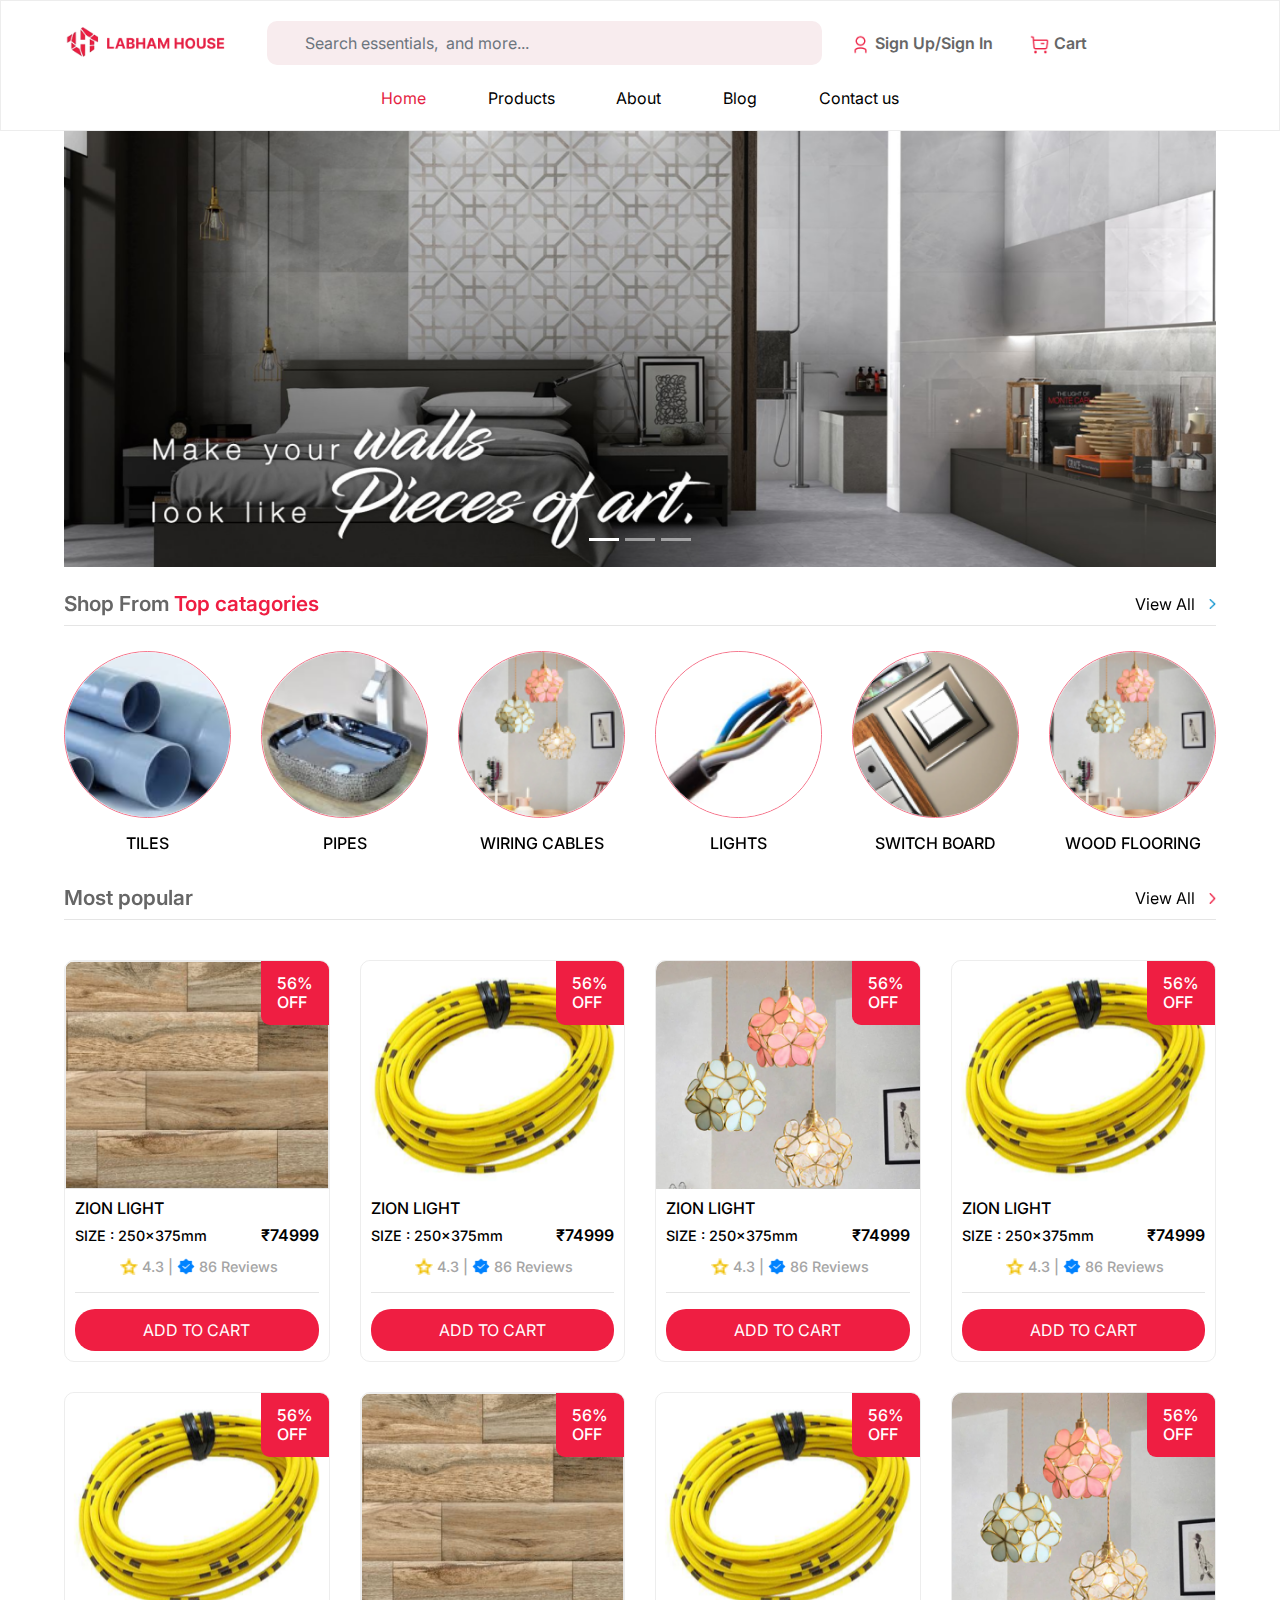
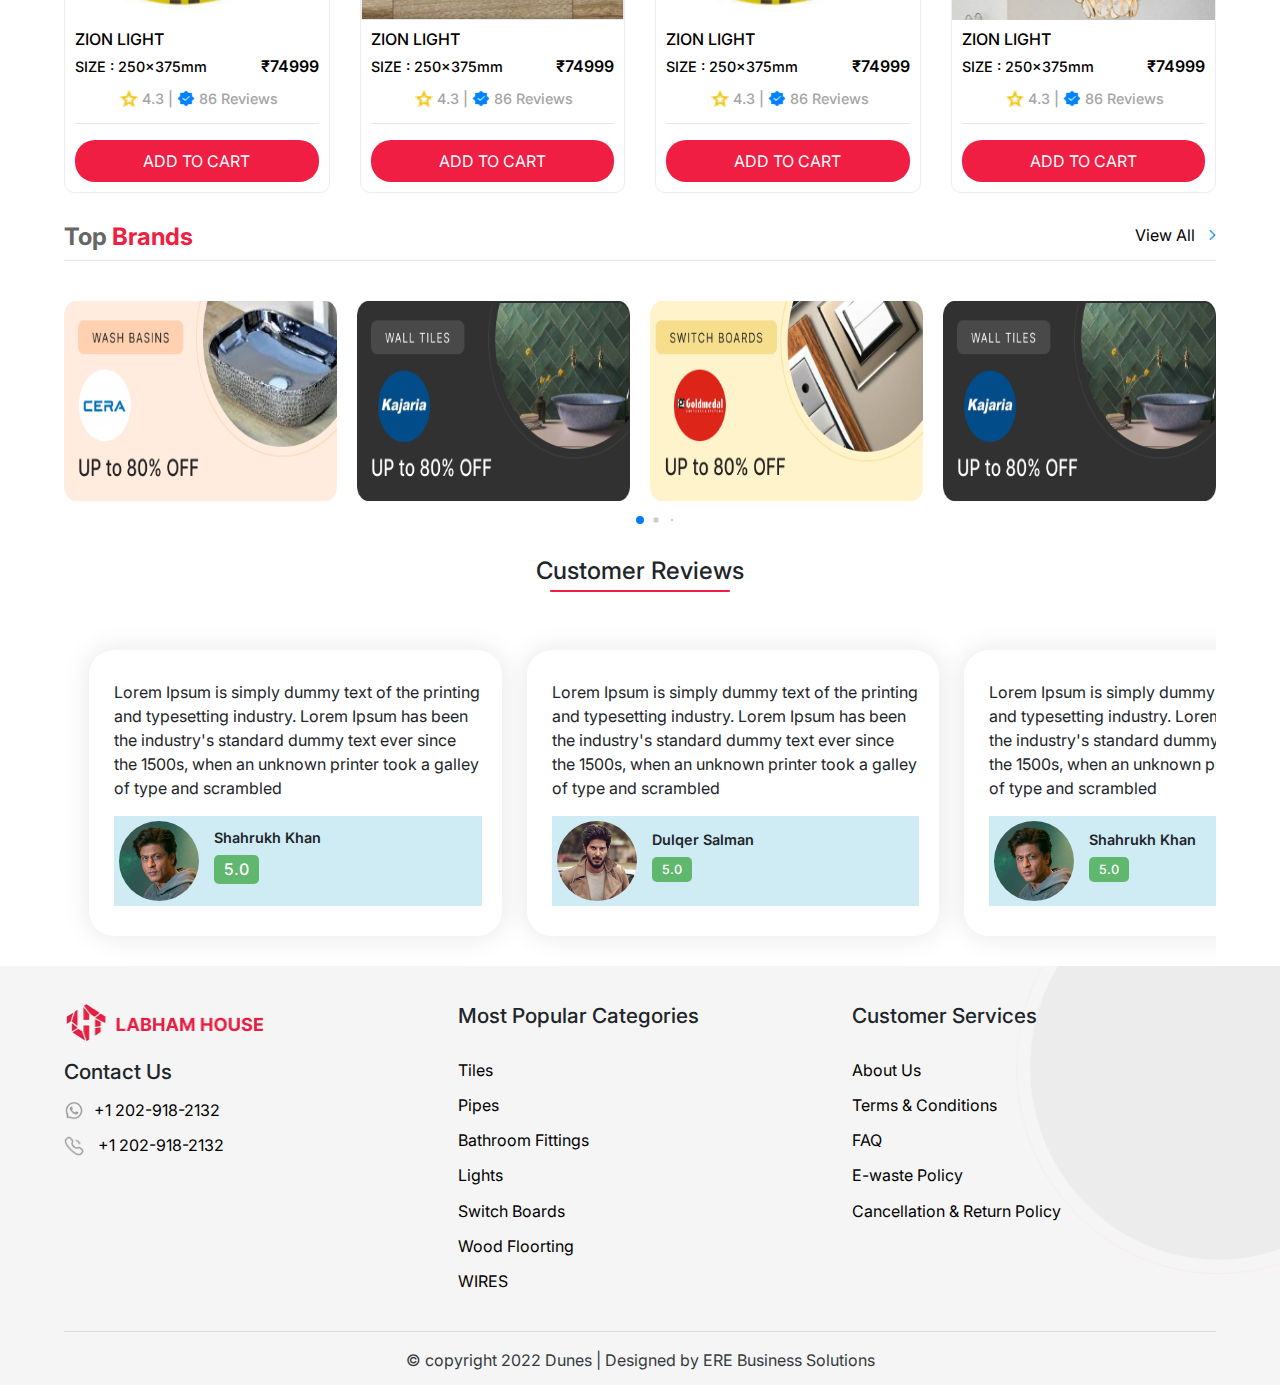
==== commit 2a1e500c: "Final stage commit ~" ====
--- a/index.html
+++ b/index.html
@@ -19,6 +19,8 @@
 	<!-- carousel  -->
 	<link rel="stylesheet" href="https://cdnjs.cloudflare.com/ajax/libs/OwlCarousel2/2.2.1/assets/owl.carousel.min.css">
 	<link rel="stylesheet" href="https://cdnjs.cloudflare.com/ajax/libs/OwlCarousel2/2.2.1/assets/owl.theme.default.min.css">
+	<!-- j query  -->
+	<script type="text/javascript" src="http://ajax.googleapis.com/ajax/libs/jquery/3.5.1/jquery.min.js">  </script>
 </head>
 <body>
 	<!-- navbar  -->
@@ -94,44 +96,56 @@
 			<div class="col-lg-12">
 				<div class="top-categories">
 					<h3 class="heading-category">Shop From <span style="font-size: unset;">Top catagories</span></h3>
-					<a href="#" class="view-all-home">View All <img src="./images/arrow-home.png" alt="arrow"></a>
+					<a href="category.html" class="view-all-home">View All <img src="./images/arrow-home.png" alt="arrow"></a>
 				</div>
 				<hr style="margin-top: 0px !important;margin-bottom: 25px !important;">
 			</div>
 			<div class="col-lg-2 col-md-2 col-sm-3 col-4">
 				<div class="category-product">
-					<img class="product-image-category" src="./images/product-category.png" alt="product">
-					<h4 class="text-center product-name">TILES</h4>
+					<a href="./category.html">
+						<img class="product-image-category" src="./images/product-category.png" alt="product">
+						<h4 class="text-center product-name">TILES</h4>
+					</a>
 				</div>
 			</div>
 			<div class="col-lg-2 col-md-2 col-sm-3 col-4">
 				<div class="category-product">
-					<img class="product-image-category" src="./images/category-two.png" alt="product">
-					<h4 class="text-center product-name">PIPES</h4>
+					<a href="./category.html">
+						<img class="product-image-category" src="./images/category-two.png" alt="product">
+						<h4 class="text-center product-name">PIPES</h4>
+					</a>
 				</div>
 			</div>
 			<div class="col-lg-2 col-md-2 col-sm-3 col-4">
 				<div class="category-product">
-					<img class="product-image-category" src="./images/category-three.png" alt="product">
-					<h4 class="text-center product-name">WIRING CABLES</h4>
+					<a href="./category.html">
+						<img class="product-image-category" src="./images/category-three.png" alt="product">
+						<h4 class="text-center product-name">WIRING CABLES</h4>
+					</a>
 				</div>
 			</div>
 			<div class="col-lg-2 col-md-2 col-sm-3 col-4">
 				<div class="category-product">
-					<img class="product-image-category" src="./images/category-four.png" alt="product">
-					<h4 class="text-center product-name">LIGHTS</h4>
+					<a href="./category.html">
+						<img class="product-image-category" src="./images/category-four.png" alt="product">
+						<h4 class="text-center product-name">LIGHTS</h4>
+					</a>
 				</div>
 			</div>
 			<div class="col-lg-2 col-md-2 col-sm-3 col-4">
 				<div class="category-product">
-					<img class="product-image-category" src="./images/category-five.png" alt="product">
-					<h4 class="text-center product-name">SWITCH BOARD</h4>
+					<a href="./category.html">
+						<img class="product-image-category" src="./images/category-five.png" alt="product">
+						<h4 class="text-center product-name">SWITCH BOARD</h4>
+					</a>
 				</div>
 			</div>
 			<div class="col-lg-2 col-md-2 col-sm-3 col-4">
 				<div class="category-product">
-					<img class="product-image-category" src="./images/category-three.png" alt="product">
-					<h4 class="text-center product-name">WOOD FLOORING</h4>
+					<a href="./category.html">
+						<img class="product-image-category" src="./images/category-three.png" alt="product">
+						<h4 class="text-center product-name">WOOD FLOORING</h4>
+					</a>
 				</div>
 			</div>
 			<div class="col-lg-12">
@@ -141,172 +155,188 @@
 				</div>
 				<hr style="margin-top: 0px !important;margin-bottom: 40px !important;">
 			</div>
-			<div class="col-lg-3 col-md-4 col-6">
-				<div class="populer-product">
-					<img class="populer-product-image" src="./images/product-one.png" alt="populer-product">
-          <h4 class="labham-primary-bg price-off-product">56% <br> OFF</h4>
-					<div class="product-details">
-						<h4 class="product-name">ZION LIGHT</h4>
-						<div class="product-sub-details">
-							<h5 class="product-size">SIZE : 250x375mm</h5>
-							<h5 class="product-rate">₹74999</h5>
-						</div>
-            <div class="product-reviews">
-              <img class="star" src="./images/star.png" alt=""> 
-              <h5>4.3 |</h5> 
-              <img class="blue-tick" src="./images/blue-tick.png" alt="">
-              <h5>86 Reviews</h5>
-            </div>
-            <hr>
-            <a href="#" class="btn labham-primary-bg add-to-cart-btn">ADD TO CART</a>
-					</div>
-				</div>
-			</div>
-      <div class="col-lg-3 col-md-4 col-6">
-				<div class="populer-product">
-					<img class="populer-product-image" src="./images/Rectangle 12.png" alt="populer-product">
-          <h4 class="labham-primary-bg price-off-product">56% <br> OFF</h4>
-					<div class="product-details">
-						<h4 class="product-name">ZION LIGHT</h4>
-						<div class="product-sub-details">
-							<h5 class="product-size">SIZE : 250x375mm</h5>
-							<h5 class="product-rate">₹74999</h5>
-						</div>
-            <div class="product-reviews">
-              <img class="star" src="./images/star.png" alt=""> 
-              <h5>4.3 |</h5> 
-              <img class="blue-tick" src="./images/blue-tick.png" alt="">
-              <h5>86 Reviews</h5>
-            </div>
-            <hr>
-            <a href="#" class="btn labham-primary-bg add-to-cart-btn">ADD TO CART</a>
-					</div>
-				</div>
-			</div>
-      <div class="col-lg-3 col-md-4 col-6">
-				<div class="populer-product">
-					<img class="populer-product-image" src="./images/product-two.png" alt="populer-product">
-          <h4 class="labham-primary-bg price-off-product">56% <br> OFF</h4>
-					<div class="product-details">
-						<h4 class="product-name">ZION LIGHT</h4>
-						<div class="product-sub-details">
-							<h5 class="product-size">SIZE : 250x375mm</h5>
-							<h5 class="product-rate">₹74999</h5>
-						</div>
-            <div class="product-reviews">
-              <img class="star" src="./images/star.png" alt=""> 
-              <h5>4.3 |</h5> 
-              <img class="blue-tick" src="./images/blue-tick.png" alt="">
-              <h5>86 Reviews</h5>
-            </div>
-            <hr>
-            <a href="#" class="btn labham-primary-bg add-to-cart-btn">ADD TO CART</a>
-					</div>
-				</div>
-			</div>
-      <div class="col-lg-3 col-md-4 col-6">
-				<div class="populer-product">
-					<img class="populer-product-image" src="./images/Rectangle 12.png" alt="populer-product">
-          <h4 class="labham-primary-bg price-off-product">56% <br> OFF</h4>
-					<div class="product-details">
-						<h4 class="product-name">ZION LIGHT</h4>
-						<div class="product-sub-details">
-							<h5 class="product-size">SIZE : 250x375mm</h5>
-							<h5 class="product-rate">₹74999</h5>
-						</div>
-            <div class="product-reviews">
-              <img class="star" src="./images/star.png" alt=""> 
-              <h5>4.3 |</h5> 
-              <img class="blue-tick" src="./images/blue-tick.png" alt="">
-              <h5>86 Reviews</h5>
-            </div>
-            <hr>
-            <a href="#" class="btn labham-primary-bg add-to-cart-btn">ADD TO CART</a>
-					</div>
-				</div>
-			</div>
-      <div class="col-lg-3 col-md-4 col-6">
-				<div class="populer-product">
-					<img class="populer-product-image" src="./images/Rectangle 12.png" alt="populer-product">
-          <h4 class="labham-primary-bg price-off-product">56% <br> OFF</h4>
-					<div class="product-details">
-						<h4 class="product-name">ZION LIGHT</h4>
-						<div class="product-sub-details">
-							<h5 class="product-size">SIZE : 250x375mm</h5>
-							<h5 class="product-rate">₹74999</h5>
-						</div>
-            <div class="product-reviews">
-              <img class="star" src="./images/star.png" alt=""> 
-              <h5>4.3 |</h5> 
-              <img class="blue-tick" src="./images/blue-tick.png" alt="">
-              <h5>86 Reviews</h5>
-            </div>
-            <hr>
-            <a href="#" class="btn labham-primary-bg add-to-cart-btn">ADD TO CART</a>
-					</div>
-				</div>
-			</div>
-      <div class="col-lg-3 col-md-4 col-6">
-				<div class="populer-product">
-					<img class="populer-product-image" src="./images/product-one.png" alt="populer-product">
-          <h4 class="labham-primary-bg price-off-product">56% <br> OFF</h4>
-					<div class="product-details">
-						<h4 class="product-name">ZION LIGHT</h4>
-						<div class="product-sub-details">
-							<h5 class="product-size">SIZE : 250x375mm</h5>
-							<h5 class="product-rate">₹74999</h5>
-						</div>
-            <div class="product-reviews">
-              <img class="star" src="./images/star.png" alt=""> 
-              <h5>4.3 |</h5> 
-              <img class="blue-tick" src="./images/blue-tick.png" alt="">
-              <h5>86 Reviews</h5>
-            </div>
-            <hr>
-            <a href="#" class="btn labham-primary-bg add-to-cart-btn">ADD TO CART</a>
-					</div>
+			<div class="col-lg-3 col-md-4 col-12">
+					<div class="populer-product">
+						<a href="./productsingle.html">
+						<img class="populer-product-image" src="./images/product-one.png" alt="populer-product">
+						<h4 class="labham-primary-bg price-off-product">56% <br> OFF</h4>
+						<div class="product-details">
+							<h4 class="product-name">ZION LIGHT</h4>
+							<div class="product-sub-details">
+								<h5 class="product-size">SIZE : 250x375mm</h5>
+								<h5 class="product-rate">₹74999</h5>
+							</div>
+							<div class="product-reviews">
+								<img class="star" src="./images/star.png" alt=""> 
+								<h5>4.3 |</h5> 
+								<img class="blue-tick" src="./images/blue-tick.png" alt="">
+								<h5>86 Reviews</h5>
+							</div>
+							<hr>
+							<a href="#" class="btn labham-primary-bg add-to-cart-btn">ADD TO CART</a>
+						</div>
+					</a>
+					</div>
+			</div>
+      <div class="col-lg-3 col-md-4 col-12">
+				<div class="populer-product">
+					<a href="./productsingle.html">
+						<img class="populer-product-image" src="./images/Rectangle 12.png" alt="populer-product">
+						<h4 class="labham-primary-bg price-off-product">56% <br> OFF</h4>
+						<div class="product-details">
+							<h4 class="product-name">ZION LIGHT</h4>
+							<div class="product-sub-details">
+								<h5 class="product-size">SIZE : 250x375mm</h5>
+								<h5 class="product-rate">₹74999</h5>
+							</div>
+							<div class="product-reviews">
+								<img class="star" src="./images/star.png" alt=""> 
+								<h5>4.3 |</h5> 
+								<img class="blue-tick" src="./images/blue-tick.png" alt="">
+								<h5>86 Reviews</h5>
+							</div>
+							<hr>
+							<a href="#" class="btn labham-primary-bg add-to-cart-btn">ADD TO CART</a>
+						</div>
+					</a>
+				</div>
+			</div>
+      <div class="col-lg-3 col-md-4 col-12">
+				<div class="populer-product">
+					<a href="#">
+						<img class="populer-product-image" src="./images/product-two.png" alt="populer-product">
+						<h4 class="labham-primary-bg price-off-product">56% <br> OFF</h4>
+						<div class="product-details">
+							<h4 class="product-name">ZION LIGHT</h4>
+							<div class="product-sub-details">
+								<h5 class="product-size">SIZE : 250x375mm</h5>
+								<h5 class="product-rate">₹74999</h5>
+							</div>
+							<div class="product-reviews">
+								<img class="star" src="./images/star.png" alt=""> 
+								<h5>4.3 |</h5> 
+								<img class="blue-tick" src="./images/blue-tick.png" alt="">
+								<h5>86 Reviews</h5>
+							</div>
+							<hr>
+							<a href="#" class="btn labham-primary-bg add-to-cart-btn">ADD TO CART</a>
+						</div>
+					</a>
+				</div>
+			</div>
+      <div class="col-lg-3 col-md-4 col-12">
+				<div class="populer-product">
+					<a href="./productsingle.html">
+						<img class="populer-product-image" src="./images/Rectangle 12.png" alt="populer-product">
+						<h4 class="labham-primary-bg price-off-product">56% <br> OFF</h4>
+						<div class="product-details">
+							<h4 class="product-name">ZION LIGHT</h4>
+							<div class="product-sub-details">
+								<h5 class="product-size">SIZE : 250x375mm</h5>
+								<h5 class="product-rate">₹74999</h5>
+							</div>
+							<div class="product-reviews">
+								<img class="star" src="./images/star.png" alt=""> 
+								<h5>4.3 |</h5> 
+								<img class="blue-tick" src="./images/blue-tick.png" alt="">
+								<h5>86 Reviews</h5>
+							</div>
+							<hr>
+							<a href="#" class="btn labham-primary-bg add-to-cart-btn">ADD TO CART</a>
+						</div>
+					</a>
+				</div>
+			</div>
+      <div class="col-lg-3 col-md-4 col-12">
+				<div class="populer-product">
+					<a href="./productsingle.html">
+						<img class="populer-product-image" src="./images/Rectangle 12.png" alt="populer-product">
+						<h4 class="labham-primary-bg price-off-product">56% <br> OFF</h4>
+						<div class="product-details">
+							<h4 class="product-name">ZION LIGHT</h4>
+							<div class="product-sub-details">
+								<h5 class="product-size">SIZE : 250x375mm</h5>
+								<h5 class="product-rate">₹74999</h5>
+							</div>
+							<div class="product-reviews">
+								<img class="star" src="./images/star.png" alt=""> 
+								<h5>4.3 |</h5> 
+								<img class="blue-tick" src="./images/blue-tick.png" alt="">
+								<h5>86 Reviews</h5>
+							</div>
+							<hr>
+							<a href="#" class="btn labham-primary-bg add-to-cart-btn">ADD TO CART</a>
+						</div>
+					</a>
+				</div>
+			</div>
+      <div class="col-lg-3 col-md-4 col-12">
+				<div class="populer-product">
+					<a href="./productsingle.html">
+						<img class="populer-product-image" src="./images/product-one.png" alt="populer-product">
+						<h4 class="labham-primary-bg price-off-product">56% <br> OFF</h4>
+						<div class="product-details">
+							<h4 class="product-name">ZION LIGHT</h4>
+							<div class="product-sub-details">
+								<h5 class="product-size">SIZE : 250x375mm</h5>
+								<h5 class="product-rate">₹74999</h5>
+							</div>
+							<div class="product-reviews">
+								<img class="star" src="./images/star.png" alt=""> 
+								<h5>4.3 |</h5> 
+								<img class="blue-tick" src="./images/blue-tick.png" alt="">
+								<h5>86 Reviews</h5>
+							</div>
+							<hr>
+							<a href="#" class="btn labham-primary-bg add-to-cart-btn">ADD TO CART</a>
+						</div>
+					</a>
 				</div>
 			</div> 
-      <div class="col-lg-3 col-md-4 col-6">
-				<div class="populer-product">
-					<img class="populer-product-image" src="./images/Rectangle 12.png" alt="populer-product">
-          <h4 class="labham-primary-bg price-off-product">56% <br> OFF</h4>
-					<div class="product-details">
-						<h4 class="product-name">ZION LIGHT</h4>
-						<div class="product-sub-details">
-							<h5 class="product-size">SIZE : 250x375mm</h5>
-							<h5 class="product-rate">₹74999</h5>
-						</div>
-            <div class="product-reviews">
-              <img class="star" src="./images/star.png" alt=""> 
-              <h5>4.3 |</h5> 
-              <img class="blue-tick" src="./images/blue-tick.png" alt="">
-              <h5>86 Reviews</h5>
-            </div>
-            <hr>
-            <a href="#" class="btn labham-primary-bg add-to-cart-btn">ADD TO CART</a>
-					</div>
-				</div>
-			</div>
-      <div class="col-lg-3 col-md-4 col-6">
-				<div class="populer-product">
-					<img class="populer-product-image" src="./images/product-two.png" alt="populer-product">
-          <h4 class="labham-primary-bg price-off-product">56% <br> OFF</h4>
-					<div class="product-details">
-						<h4 class="product-name">ZION LIGHT</h4>
-						<div class="product-sub-details">
-							<h5 class="product-size">SIZE : 250x375mm</h5>
-							<h5 class="product-rate">₹74999</h5>
-						</div>
-            <div class="product-reviews">
-              <img class="star" src="./images/star.png" alt=""> 
-              <h5>4.3 |</h5> 
-              <img class="blue-tick" src="./images/blue-tick.png" alt="">
-              <h5>86 Reviews</h5>
-            </div>
-            <hr>
-            <a href="#" class="btn labham-primary-bg add-to-cart-btn">ADD TO CART</a>
-					</div>
+      <div class="col-lg-3 col-md-4 col-12">
+				<div class="populer-product">
+					<a href="./productsingle.html">
+						<img class="populer-product-image" src="./images/Rectangle 12.png" alt="populer-product">
+						<h4 class="labham-primary-bg price-off-product">56% <br> OFF</h4>
+						<div class="product-details">
+							<h4 class="product-name">ZION LIGHT</h4>
+							<div class="product-sub-details">
+								<h5 class="product-size">SIZE : 250x375mm</h5>
+								<h5 class="product-rate">₹74999</h5>
+							</div>
+							<div class="product-reviews">
+								<img class="star" src="./images/star.png" alt=""> 
+								<h5>4.3 |</h5> 
+								<img class="blue-tick" src="./images/blue-tick.png" alt="">
+								<h5>86 Reviews</h5>
+							</div>
+							<hr>
+							<a href="#" class="btn labham-primary-bg add-to-cart-btn">ADD TO CART</a>
+						</div>
+					</a>
+				</div>
+			</div>
+      <div class="col-lg-3 col-md-4 col-12">
+				<div class="populer-product">
+					<a href="./productsingle.html">
+						<img class="populer-product-image" src="./images/product-two.png" alt="populer-product">
+						<h4 class="labham-primary-bg price-off-product">56% <br> OFF</h4>
+						<div class="product-details">
+							<h4 class="product-name">ZION LIGHT</h4>
+							<div class="product-sub-details">
+								<h5 class="product-size">SIZE : 250x375mm</h5>
+								<h5 class="product-rate">₹74999</h5>
+							</div>
+							<div class="product-reviews">
+								<img class="star" src="./images/star.png" alt=""> 
+								<h5>4.3 |</h5> 
+								<img class="blue-tick" src="./images/blue-tick.png" alt="">
+								<h5>86 Reviews</h5>
+							</div>
+							<hr>
+							<a href="#" class="btn labham-primary-bg add-to-cart-btn">ADD TO CART</a>
+						</div>
+					</a>
 				</div>
 			</div>
       <div class="col-lg-12">
@@ -364,7 +394,7 @@
 								<div class="profail-review">
 									<img  src="/images/006_Shahrukh Khan.jpg" alt="">
 									<div class="col-name-star">
-										<h5 class="customer-name">Manisha</h5>  
+										<h5 class="customer-name">Shahrukh Khan</h5>  
 										<h6 class="review-numbers" style="background: #60B76E;color: #ffff;border-radius: 5px;width: max-content;padding: 5px 10px;font-size: 16px !important;">5.0<i class="ri-star-s-line"></i></h6>
 									</div>
 								</div>
@@ -376,7 +406,7 @@
 								<div class="profail-review">
 									<img  src="/images/MV5BNWRkMDdjNTYtYTk5ZS00ZThlLTlhMDctZGQ1YTI1NjE0MGUwXkEyXkFqcGdeQXVyMjkxNzQ1NDI@ 1.png" alt="">
 									<div class="col-name-star">
-										<h5 class="customer-name">Manisha</h5>  
+										<h5 class="customer-name">Dulqer Salman</h5>  
 										<h6 class="review-numbers" style="background: #60B76E;color: #ffff;border-radius: 5px;width: max-content;padding: 5px 10px;">5.0<i class="ri-star-s-line"></i></h6>
 									</div>
 								</div>
@@ -388,7 +418,7 @@
 								<div class="profail-review">
 									<img  src="/images/006_Shahrukh Khan.jpg" alt="">
 									<div class="col-name-star">
-										<h5 class="customer-name">Adham john</h5>  
+										<h5 class="customer-name">Shahrukh Khan</h5>  
 										<h6 class="review-numbers" style="background: #60B76E;color: #ffff;border-radius: 5px;width: max-content;padding: 5px 10px;">5.0<i class="ri-star-s-line"></i></h6>
 									</div>
 								</div>
@@ -400,7 +430,7 @@
 								<div class="profail-review">
 									<img  src="/images/006_Shahrukh Khan.jpg" alt="">
 									<div class="col-name-star">
-										<h5 class="customer-name">John Doe Dohn</h5>  
+										<h5 class="customer-name">Shahrukh Khan</h5>  
 										<h6 class="review-numbers" style="background: #60B76E;color: #ffff;border-radius: 5px;width: max-content;padding: 5px 10px;">5.0<i class="ri-star-s-line"></i></h6>
 									</div>
 								</div>
@@ -412,7 +442,7 @@
 								<div class="profail-review">
 									<img  src="/images/MV5BNWRkMDdjNTYtYTk5ZS00ZThlLTlhMDctZGQ1YTI1NjE0MGUwXkEyXkFqcGdeQXVyMjkxNzQ1NDI@ 1.png" alt="">
 									<div class="col-name-star">
-										<h5 class="customer-name">Bhasi</h5>  
+										<h5 class="customer-name">Dulqer Salman</h5>  
 										<h6 class="review-numbers" style="background: #60B76E;color: #ffff;border-radius: 5px;width: max-content;padding: 5px 10px;">5.0<i class="ri-star-s-line"></i></h6>
 									</div>
 								</div>
@@ -424,7 +454,7 @@
 								<div class="profail-review">
 									<img  src="/images/006_Shahrukh Khan.jpg" alt="">
 									<div class="col-name-star">
-										<h5 class="customer-name">Manisha</h5>  
+										<h5 class="customer-name">Shahrukh Khan</h5>  
 										<h6 class="review-numbers" style="background: #60B76E;color: #ffff;border-radius: 5px;width: max-content;padding: 5px 10px;">5.0<i class="ri-star-s-line"></i></h6>
 									</div>
 								</div>
@@ -436,7 +466,7 @@
 								<div class="profail-review">
 									<img  src="/images/MV5BNWRkMDdjNTYtYTk5ZS00ZThlLTlhMDctZGQ1YTI1NjE0MGUwXkEyXkFqcGdeQXVyMjkxNzQ1NDI@ 1.png" alt="">
 									<div class="col-name-star">
-										<h5 class="customer-name">Manisha</h5>  
+										<h5 class="customer-name">Dulqer Salman</h5>  
 										<h6 class="review-numbers" style="background: #60B76E;color: #ffff;border-radius: 5px;width: max-content;padding: 5px 10px;">5.0<i class="ri-star-s-line"></i></h6>
 									</div>
 								</div>
@@ -448,7 +478,7 @@
 								<div class="profail-review">
 									<img  src="/images/006_Shahrukh Khan.jpg" alt="">
 									<div class="col-name-star">
-										<h5 class="customer-name">Manisha</h5>  
+										<h5 class="customer-name">Shahrukh Khan</h5>  
 										<h6 class="review-numbers" style="background: #60B76E;color: #ffff;border-radius: 5px;width: max-content;padding: 5px 10px;">5.0<i class="ri-star-s-line"></i></h6>
 									</div>
 								</div>
--- a/css/common.css
+++ b/css/common.css
@@ -346,4 +346,5 @@
 height: 2px;
 border-radius: 2px;
 background: #EF1E42;
-}+}
+
--- a/css/labam.css
+++ b/css/labam.css
@@ -35,6 +35,14 @@
 	margin-bottom: 30px !important;
 	position: relative;
 }
+.category-product a{
+	text-decoration: none !important;
+	color: #000;
+}
+.category-product a:hover{
+	text-decoration: none !important;
+	color: #000;
+}
 .category-section .populer-product .product-details{
 	padding: 10px;
 }
@@ -47,7 +55,7 @@
 	font-weight: 600;
 	font-size: 16px !important;
 }
-.product-details .product-reviews{
+.product-reviews{
 	display: flex;
 	align-items: center;
 	justify-content: center;
@@ -56,13 +64,13 @@
 	color: #A5A5A5;
 	margin-top: 5px;
 }
-.product-details .product-reviews img{
+.product-reviews img{
 	width: 18px;
 	height: 17px;
 	margin-right: 4px;
 	margin-left: 4px;
 }
-.product-details .product-reviews h5{
+.product-reviews h5{
 	margin: 0px !important;
 }
 .category-section .populer-product .add-to-cart-btn{
@@ -118,7 +126,7 @@
 	padding: 45px 0px;
 }
 .about-section .inner-col-about img{
-	width: unset !important;
+	width: 190px !important;
 }
 .about-content{
 	padding: 40px 0px;
@@ -130,7 +138,7 @@
 	font-weight: 300;
 	width: 40%;
 	margin: auto;
-	line-height: 1.8;
+	line-height: 1.5;
 }
 .about-main-bg .believe-text{
 	padding: 9px 40px;
@@ -207,19 +215,41 @@
 .contact-details .inner-col-contact{
 	padding: 40px 0px;
 	min-height: 280px;
-	box-shadow: 0px 5px 18.9px 2.1px rgba(0, 0, 0, 0.05);
+	box-shadow: 0px 0px 17.5099px -1.66761px rgba(0, 0, 0, 0.25);
 }
 .contact-details .inner-col-contact img{
 	margin-bottom: 30px !important;
 }
 /* keep in touch section  */
-/* .keep-in-touch .inner-keep-in-touch{
-	width: 100%;
-	box-shadow: 0px 5px 18.9px 2.1px rgba(0, 0, 0, 0.05);
-}
-.keep-in-touch .inner-div-keep-in-touch .keep-touch-head{
-	color: #000;
-} */
+.send-message-contact{
+	margin: 50px 0px !important;
+}
+.send-message-contact .send-message-heading{
+	color:  #EF1E42;
+}
+.send-message-contact .send-message-subheading{
+	color: #929292;
+	font-weight: 600;
+	line-height: 1.6;
+}
+.send-message-contact .home-send-message-btn{
+	display: table;
+	margin-left: auto;
+	padding: 7px 25px !important;
+	border-radius: 10px !important;
+}
+.contact-send-msg{
+	background: #EFEFEF;
+	padding: 30px 0px 20px 0px !important;
+}
+.send-message-contact input {
+	border: none;
+	padding: 10px;
+}
+.send-message-contact textarea {
+	border: none;
+	padding: 10px;
+}
 /* sign in page  */
 .signin{
 	margin-top: 110px !important;
@@ -250,10 +280,14 @@
 .tack-page {
 	padding: 100px 0px !important;
 }
+.tack-page .track-head-sub{
+	font-weight: 500;
+}
 .tack-page .track-main-head{
 	border-bottom: 2px solid #000;
 	width: max-content !important;
 	margin: auto !important;
+	margin-bottom: 50px !important;
 }
 .tack-page .second-sub-track-text{
 	font-weight: 500;
@@ -262,7 +296,7 @@
 .tack-page .track-search-main{
 	width: 50% !important;
 	margin: auto !important;
-	padding-top: 80px !important;
+	/* padding-top: 80px !important; */
 }
 .tack-page .track-search-main input{
 	padding: 8px;
@@ -296,11 +330,11 @@
 .cart .cart-main-text{
 	margin-bottom: 0px !important;
 }
-.cart .cart-main-div .inner-col-cart-img .cart-stock-status{
+.cart-stock-status{
 	color: #5BB300;
 	font-size: 18px !important;
 }
-.cart .cart-main-div .inner-col-cart-img .cart-no-stock-status{
+.cart-no-stock-status{
 	color: red;
 	font-size: 18px !important;
 }
@@ -325,13 +359,6 @@
 	margin-left: auto;
 	padding: 5px 30px !important;
 }
-
-
-
-
-
-
-
 /* mpdal sign in  */
 .modal-loginform form input{
 	width: 100%;
@@ -403,7 +430,6 @@
 }
 /* modal end sign in  */
 /* profile bar  */
-
 /* bar navigation page style  */
 .order-list ul li{
 	background: #FFFFFF;
@@ -702,8 +728,96 @@
 .swiper-pagination-bullet {
   background-color: #000;
 }
-
-
+/* product single page  */
+.product-all-details{
+	border: 1px solid #DDDDDD;
+	border-radius: 15px;
+	padding: 15px !important;
+}
+.product-detail-heading{
+	color: #333E48;
+	font-weight: 600;
+}
+.product-all-details .product-det-sub-main-head{
+	font-weight: 600;
+}
+.product-all-details .sub-head-product-details{
+	margin-bottom: 12px !important;
+	color: #464141;
+}
+.populer-product a{
+	text-decoration: none !important;
+	list-style: none !important;
+	color: #000 !important;
+}
+.tax-text{
+	margin-top: 18px;
+}
+.product-deatils-single .person-bar-wrap .quantity-main-text{
+	margin-bottom: 5px !important;
+}
+.product-summary-single{
+	margin-top: 6px !important;
+}
+.card-wrapper{
+	max-width: 1100px; 
+}
+.product-imgs img{
+	width: 100%;
+	display: block;
+}
+.img-display{
+	overflow: hidden;
+	border: 1px solid #ACACAC;
+	border-radius: 10px;
+}
+.img-showcase{
+display: flex;
+width: auto !important;
+max-height: 610px;
+transition: all 0.5s ease;
+}
+.img-showcase img{
+	min-width: 100%;
+}
+.img-select{
+	display: flex;
+	flex-wrap: wrap;
+	justify-content: center;
+}
+.img-item{
+	margin: 0.3rem;
+}
+.img-item:nth-child(1),
+.img-item:nth-child(2),
+.img-item:nth-child(3){
+	margin-right: 0;
+}
+.img-item:hover{
+	opacity: 0.8;
+}
+.product-deatils-single .product-reviews{
+	justify-content: start !important;
+}
+.product-rate-details{
+	display: flex;
+	justify-content: space-between;
+}
+.add-to-cart-btn-single{
+	padding: 6px 25px !important;
+	border-radius: 19px !important;
+	margin-top: 15px !important;
+}
+.product-single .product-imgs img{
+	width: 100px;
+}
+@media screen and (min-width: 992px){
+.product-single .card {
+    display: grid !important;
+    grid-template-columns: repeat(2, 1fr) !important;
+    grid-gap: 1.5rem;
+}
+}
 /* customer review style  */
 @keyframes scroll {
 	0% {
@@ -802,6 +916,12 @@
 	.tack-page .track-search-main{
 		width: 60% !important;
 	}
+	.product-single .product-imgs img {
+    width: 70px !important;
+	}
+	.category-section .populer-product .price-off-product {
+    padding: 13px 16px;
+	}
 }
 @media (max-width:991px){
 	.nav-main {
@@ -857,6 +977,12 @@
 	.add-addres .add-address-main-head{
 		font-size: 22px !important;
 	}
+	.contact-details .inner-col-contact {
+    margin-bottom: 20px !important;
+	}
+	.lft-page-menu{
+		display: none !important;
+	}
 }
 @media (max-width:600px){
 	p, button, a, input, span, li {
@@ -903,8 +1029,55 @@
 	.tack-page {
     padding: 80px 0px !important;
 	}	
-	.tack-page .track-search-main {
-    padding-top: 50px !important;
+	.about-section .inner-col-about img{
+		width: 100% !important;
+	}
+	.order-list {
+    height: 50vh;
+	}
+	.box-list{
+		margin-top: 75px !important;
+	}
+	.product-sub-name-single-page{
+		font-size: 13px !important;
+	}
+	.product-deatils-single .cart-stock-status{
+		margin-top: 9px !important;
+		margin-bottom: 12px !important;
+	}
+	.product-deatils-single .product-reviews .product-reviews-text{
+		font-size: 12px !important;
+	}
+	.tax-text{
+		font-size: 15px !important;
+		margin-top: 13px;
+	}
+	.product-rate-details .product-price-single-pg{
+		font-size: 14px !important;
+	}
+	.product-rate-details .price-details-main-text{
+		font-size: 14px !important;
+	}
+	.product-deatils-single .person-bar-wrap .quantity-main-text{
+		margin-bottom: 5px !important;
+		font-size: 15px !important;
+	}
+	.product-all-details .product-det-sub-main-head {
+    font-weight: 500;
+    font-size: 14px !important;
+	}
+	.product-reviews img {
+    width: 16px;
+    height: 15px;
+	}
+	.product-size{
+		font-size: 12px !important;
+	}
+	.product-name{
+		font-size: 14px !important;
+	}
+	.populer-product .product-reviews .product-reviews-text{
+		font-size: 12px !important;
 	}
 }
 @media (max-width:575px){
@@ -946,7 +1119,7 @@
     font-size: 13px !important;
 	}
 	.category-section .populer-product .add-to-cart-btn {
-    padding: 5px 15px;
+    padding: 6px 15px;
     border-radius: 10px !important;
     font-size: 11px !important;
 	}
@@ -1022,6 +1195,24 @@
 	}
 	footer .footer-underline{
 		margin-bottom: 10px !important;
+	}
+	.product-all-details .product-det-sub-main-head {
+    font-size: 12px !important;
+	}
+	.product-single .product-imgs img {
+    width: 50px !important;
+	}
+	.product-all-details .product-det-sub-main-head {
+    font-weight: 500;
+    font-size: 14px !important;
+    color: #666060;
+	}
+	.product-summary-single {
+    margin-top: 5px !important;
+    font-size: 11px !important;
+	}
+	.product-all-details .sub-head-product-details {
+    font-size: 12px !important;
 	}
 }
 @media (max-width:360px){
@@ -1073,6 +1264,13 @@
 	footer .footer-text {
     font-size: 10px !important;
 	}
+	.product-all-details .product-det-sub-main-head {
+    font-weight: 600;
+    font-size: 12px !important;
+	}
+	.product-all-details {
+    padding: 12px !important;
+	}
 }
 @media (max-width:280px){
 	.login-btn-signup {
@@ -1089,9 +1287,9 @@
 	.category-section .populer-product .add-to-cart-btn {
     font-size: 9px !important;
 	}
-	.category-section .populer-product .product-details .product-sub-details {
+	/* .category-section .populer-product .product-details .product-sub-details {
     display: block;
-	}
+	} */
 }
 .box-list .card {
 	display: none;
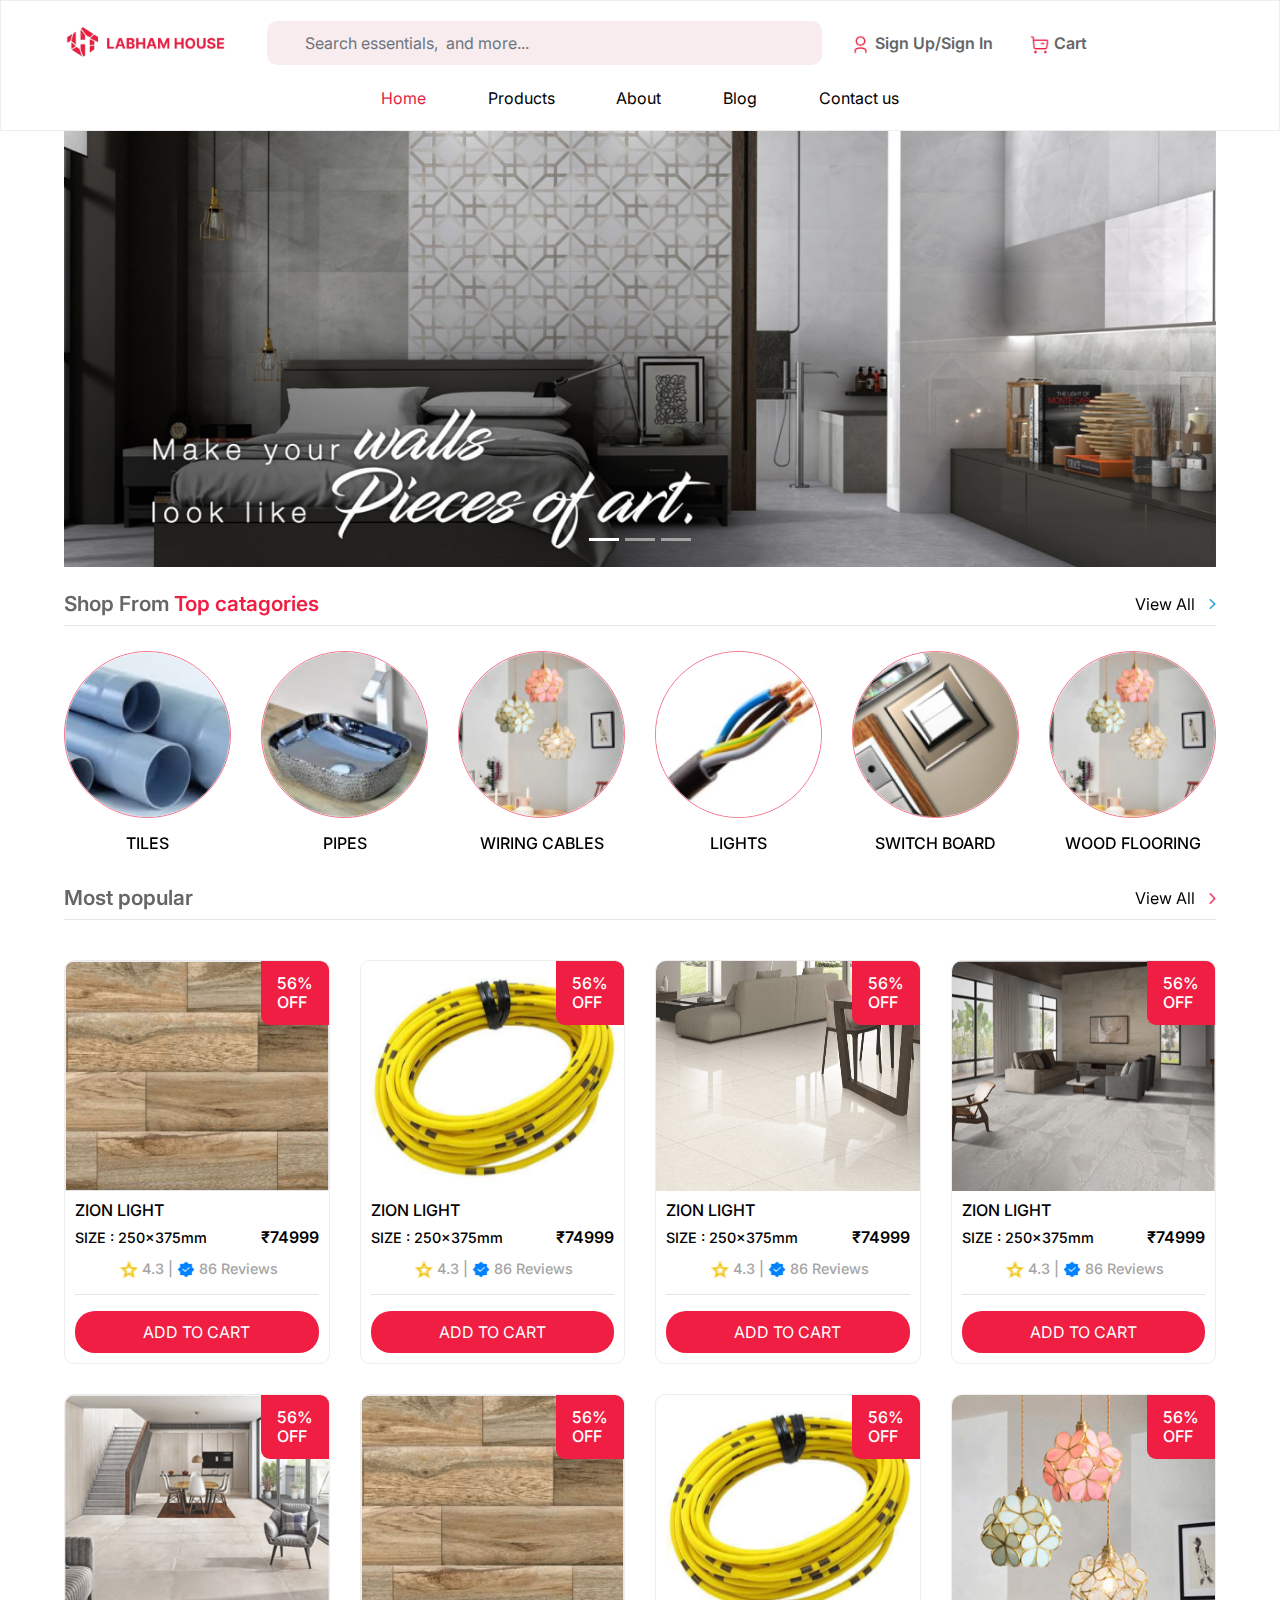
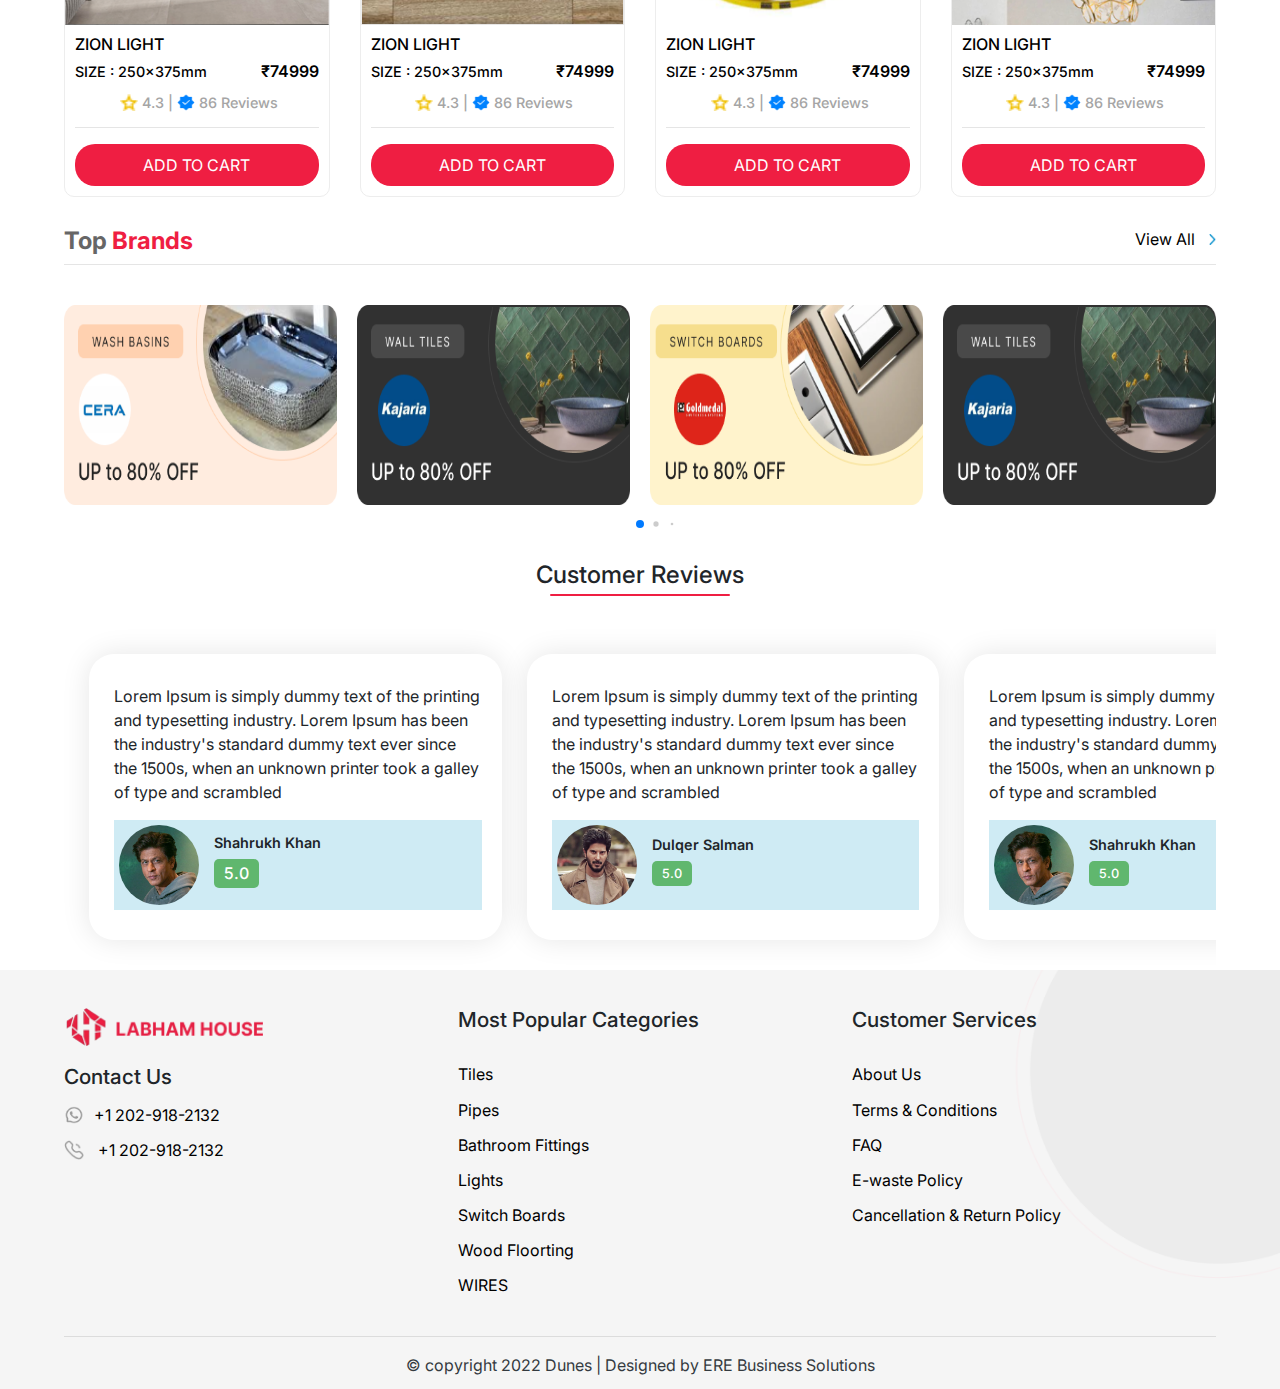
==== commit 287cd379: "Changes completed!" ====
--- a/index.html
+++ b/index.html
@@ -173,7 +173,7 @@
 								<h5>86 Reviews</h5>
 							</div>
 							<hr>
-							<a href="#" class="btn labham-primary-bg add-to-cart-btn">ADD TO CART</a>
+							<a href="./cart.html" class="btn labham-primary-bg add-to-cart-btn">ADD TO CART</a>
 						</div>
 					</a>
 					</div>
@@ -196,7 +196,7 @@
 								<h5>86 Reviews</h5>
 							</div>
 							<hr>
-							<a href="#" class="btn labham-primary-bg add-to-cart-btn">ADD TO CART</a>
+							<a href="./cart.html" class="btn labham-primary-bg add-to-cart-btn">ADD TO CART</a>
 						</div>
 					</a>
 				</div>
@@ -204,26 +204,95 @@
       <div class="col-lg-3 col-md-4 col-12">
 				<div class="populer-product">
 					<a href="#">
-						<img class="populer-product-image" src="./images/product-two.png" alt="populer-product">
-						<h4 class="labham-primary-bg price-off-product">56% <br> OFF</h4>
-						<div class="product-details">
-							<h4 class="product-name">ZION LIGHT</h4>
-							<div class="product-sub-details">
-								<h5 class="product-size">SIZE : 250x375mm</h5>
-								<h5 class="product-rate">₹74999</h5>
-							</div>
-							<div class="product-reviews">
-								<img class="star" src="./images/star.png" alt=""> 
-								<h5>4.3 |</h5> 
-								<img class="blue-tick" src="./images/blue-tick.png" alt="">
-								<h5>86 Reviews</h5>
-							</div>
-							<hr>
-							<a href="#" class="btn labham-primary-bg add-to-cart-btn">ADD TO CART</a>
-						</div>
-					</a>
-				</div>
-			</div>
+						<img class="populer-product-image" src="./images/784.jpg" alt="populer-product">
+						<h4 class="labham-primary-bg price-off-product">56% <br> OFF</h4>
+						<div class="product-details">
+							<h4 class="product-name">ZION LIGHT</h4>
+							<div class="product-sub-details">
+								<h5 class="product-size">SIZE : 250x375mm</h5>
+								<h5 class="product-rate">₹74999</h5>
+							</div>
+							<div class="product-reviews">
+								<img class="star" src="./images/star.png" alt=""> 
+								<h5>4.3 |</h5> 
+								<img class="blue-tick" src="./images/blue-tick.png" alt="">
+								<h5>86 Reviews</h5>
+							</div>
+							<hr>
+							<a href="./cart.html" class="btn labham-primary-bg add-to-cart-btn">ADD TO CART</a>
+						</div>
+					</a>
+				</div>
+			</div>
+      <div class="col-lg-3 col-md-4 col-12">
+				<div class="populer-product">
+					<a href="./productsingle.html">
+						<img class="populer-product-image" src="./images/Residential-Flooring.png.png" alt="populer-product">
+						<h4 class="labham-primary-bg price-off-product">56% <br> OFF</h4>
+						<div class="product-details">
+							<h4 class="product-name">ZION LIGHT</h4>
+							<div class="product-sub-details">
+								<h5 class="product-size">SIZE : 250x375mm</h5>
+								<h5 class="product-rate">₹74999</h5>
+							</div>
+							<div class="product-reviews">
+								<img class="star" src="./images/star.png" alt=""> 
+								<h5>4.3 |</h5> 
+								<img class="blue-tick" src="./images/blue-tick.png" alt="">
+								<h5>86 Reviews</h5>
+							</div>
+							<hr>
+							<a href="./cart.html" class="btn labham-primary-bg add-to-cart-btn">ADD TO CART</a>
+						</div>
+					</a>
+				</div>
+			</div>
+      <div class="col-lg-3 col-md-4 col-12">
+				<div class="populer-product">
+					<a href="./productsingle.html">
+						<img class="populer-product-image" src="./images/Staircase-Solutions.png.png" alt="populer-product">
+						<h4 class="labham-primary-bg price-off-product">56% <br> OFF</h4>
+						<div class="product-details">
+							<h4 class="product-name">ZION LIGHT</h4>
+							<div class="product-sub-details">
+								<h5 class="product-size">SIZE : 250x375mm</h5>
+								<h5 class="product-rate">₹74999</h5>
+							</div>
+							<div class="product-reviews">
+								<img class="star" src="./images/star.png" alt=""> 
+								<h5>4.3 |</h5> 
+								<img class="blue-tick" src="./images/blue-tick.png" alt="">
+								<h5>86 Reviews</h5>
+							</div>
+							<hr>
+							<a href="./cart.html" class="btn labham-primary-bg add-to-cart-btn">ADD TO CART</a>
+						</div>
+					</a>
+				</div>
+			</div>
+      <div class="col-lg-3 col-md-4 col-12">
+				<div class="populer-product">
+					<a href="./productsingle.html">
+						<img class="populer-product-image" src="./images/product-one.png" alt="populer-product">
+						<h4 class="labham-primary-bg price-off-product">56% <br> OFF</h4>
+						<div class="product-details">
+							<h4 class="product-name">ZION LIGHT</h4>
+							<div class="product-sub-details">
+								<h5 class="product-size">SIZE : 250x375mm</h5>
+								<h5 class="product-rate">₹74999</h5>
+							</div>
+							<div class="product-reviews">
+								<img class="star" src="./images/star.png" alt=""> 
+								<h5>4.3 |</h5> 
+								<img class="blue-tick" src="./images/blue-tick.png" alt="">
+								<h5>86 Reviews</h5>
+							</div>
+							<hr>
+							<a href="./cart.html" class="btn labham-primary-bg add-to-cart-btn">ADD TO CART</a>
+						</div>
+					</a>
+				</div>
+			</div> 
       <div class="col-lg-3 col-md-4 col-12">
 				<div class="populer-product">
 					<a href="./productsingle.html">
@@ -242,76 +311,7 @@
 								<h5>86 Reviews</h5>
 							</div>
 							<hr>
-							<a href="#" class="btn labham-primary-bg add-to-cart-btn">ADD TO CART</a>
-						</div>
-					</a>
-				</div>
-			</div>
-      <div class="col-lg-3 col-md-4 col-12">
-				<div class="populer-product">
-					<a href="./productsingle.html">
-						<img class="populer-product-image" src="./images/Rectangle 12.png" alt="populer-product">
-						<h4 class="labham-primary-bg price-off-product">56% <br> OFF</h4>
-						<div class="product-details">
-							<h4 class="product-name">ZION LIGHT</h4>
-							<div class="product-sub-details">
-								<h5 class="product-size">SIZE : 250x375mm</h5>
-								<h5 class="product-rate">₹74999</h5>
-							</div>
-							<div class="product-reviews">
-								<img class="star" src="./images/star.png" alt=""> 
-								<h5>4.3 |</h5> 
-								<img class="blue-tick" src="./images/blue-tick.png" alt="">
-								<h5>86 Reviews</h5>
-							</div>
-							<hr>
-							<a href="#" class="btn labham-primary-bg add-to-cart-btn">ADD TO CART</a>
-						</div>
-					</a>
-				</div>
-			</div>
-      <div class="col-lg-3 col-md-4 col-12">
-				<div class="populer-product">
-					<a href="./productsingle.html">
-						<img class="populer-product-image" src="./images/product-one.png" alt="populer-product">
-						<h4 class="labham-primary-bg price-off-product">56% <br> OFF</h4>
-						<div class="product-details">
-							<h4 class="product-name">ZION LIGHT</h4>
-							<div class="product-sub-details">
-								<h5 class="product-size">SIZE : 250x375mm</h5>
-								<h5 class="product-rate">₹74999</h5>
-							</div>
-							<div class="product-reviews">
-								<img class="star" src="./images/star.png" alt=""> 
-								<h5>4.3 |</h5> 
-								<img class="blue-tick" src="./images/blue-tick.png" alt="">
-								<h5>86 Reviews</h5>
-							</div>
-							<hr>
-							<a href="#" class="btn labham-primary-bg add-to-cart-btn">ADD TO CART</a>
-						</div>
-					</a>
-				</div>
-			</div> 
-      <div class="col-lg-3 col-md-4 col-12">
-				<div class="populer-product">
-					<a href="./productsingle.html">
-						<img class="populer-product-image" src="./images/Rectangle 12.png" alt="populer-product">
-						<h4 class="labham-primary-bg price-off-product">56% <br> OFF</h4>
-						<div class="product-details">
-							<h4 class="product-name">ZION LIGHT</h4>
-							<div class="product-sub-details">
-								<h5 class="product-size">SIZE : 250x375mm</h5>
-								<h5 class="product-rate">₹74999</h5>
-							</div>
-							<div class="product-reviews">
-								<img class="star" src="./images/star.png" alt=""> 
-								<h5>4.3 |</h5> 
-								<img class="blue-tick" src="./images/blue-tick.png" alt="">
-								<h5>86 Reviews</h5>
-							</div>
-							<hr>
-							<a href="#" class="btn labham-primary-bg add-to-cart-btn">ADD TO CART</a>
+							<a href="./cart.html" class="btn labham-primary-bg add-to-cart-btn">ADD TO CART</a>
 						</div>
 					</a>
 				</div>
@@ -334,7 +334,7 @@
 								<h5>86 Reviews</h5>
 							</div>
 							<hr>
-							<a href="#" class="btn labham-primary-bg add-to-cart-btn">ADD TO CART</a>
+							<a href="./cart.html" class="btn labham-primary-bg add-to-cart-btn">ADD TO CART</a>
 						</div>
 					</a>
 				</div>
@@ -392,7 +392,7 @@
 									<p>Lorem Ipsum is simply dummy text of the printing and typesetting industry. Lorem Ipsum has been the industry's standard dummy text ever since the 1500s, when an unknown printer took a galley of type and scrambled</p>
 								</div>
 								<div class="profail-review">
-									<img  src="/images/006_Shahrukh Khan.jpg" alt="">
+									<img  src="./images/image-revew.jpg" alt="">
 									<div class="col-name-star">
 										<h5 class="customer-name">Shahrukh Khan</h5>  
 										<h6 class="review-numbers" style="background: #60B76E;color: #ffff;border-radius: 5px;width: max-content;padding: 5px 10px;font-size: 16px !important;">5.0<i class="ri-star-s-line"></i></h6>
@@ -404,7 +404,7 @@
 									<p>Lorem Ipsum is simply dummy text of the printing and typesetting industry. Lorem Ipsum has been the industry's standard dummy text ever since the 1500s, when an unknown printer took a galley of type and scrambled</p>
 								</div>
 								<div class="profail-review">
-									<img  src="/images/MV5BNWRkMDdjNTYtYTk5ZS00ZThlLTlhMDctZGQ1YTI1NjE0MGUwXkEyXkFqcGdeQXVyMjkxNzQ1NDI@ 1.png" alt="">
+									<img  src="./images/image-rev-two.png" alt="">
 									<div class="col-name-star">
 										<h5 class="customer-name">Dulqer Salman</h5>  
 										<h6 class="review-numbers" style="background: #60B76E;color: #ffff;border-radius: 5px;width: max-content;padding: 5px 10px;">5.0<i class="ri-star-s-line"></i></h6>
@@ -416,7 +416,7 @@
 									<p>Lorem Ipsum is simply dummy text of the printing and typesetting industry. Lorem Ipsum has been the industry's standard dummy text ever since the 1500s, when an unknown printer took a galley of type and scrambled</p>
 								</div>
 								<div class="profail-review">
-									<img  src="/images/006_Shahrukh Khan.jpg" alt="">
+									<img  src="./images/image-revew.jpg" alt="">
 									<div class="col-name-star">
 										<h5 class="customer-name">Shahrukh Khan</h5>  
 										<h6 class="review-numbers" style="background: #60B76E;color: #ffff;border-radius: 5px;width: max-content;padding: 5px 10px;">5.0<i class="ri-star-s-line"></i></h6>
@@ -428,7 +428,7 @@
 									<p>Lorem Ipsum is simply dummy text of the printing and typesetting industry. Lorem Ipsum has been the industry's standard dummy text ever since the 1500s, when an unknown printer took a galley of type and scrambled</p>
 								</div>
 								<div class="profail-review">
-									<img  src="/images/006_Shahrukh Khan.jpg" alt="">
+									<img  src="./images/image-revew.jpg" alt="">
 									<div class="col-name-star">
 										<h5 class="customer-name">Shahrukh Khan</h5>  
 										<h6 class="review-numbers" style="background: #60B76E;color: #ffff;border-radius: 5px;width: max-content;padding: 5px 10px;">5.0<i class="ri-star-s-line"></i></h6>
@@ -440,7 +440,7 @@
 									<p>Lorem Ipsum is simply dummy text of the printing and typesetting industry. Lorem Ipsum has been the industry's standard dummy text ever since the 1500s, when an unknown printer took a galley of type and scrambled</p>
 								</div>
 								<div class="profail-review">
-									<img  src="/images/MV5BNWRkMDdjNTYtYTk5ZS00ZThlLTlhMDctZGQ1YTI1NjE0MGUwXkEyXkFqcGdeQXVyMjkxNzQ1NDI@ 1.png" alt="">
+									<img  src="./images/image-rev-two.png" alt="">
 									<div class="col-name-star">
 										<h5 class="customer-name">Dulqer Salman</h5>  
 										<h6 class="review-numbers" style="background: #60B76E;color: #ffff;border-radius: 5px;width: max-content;padding: 5px 10px;">5.0<i class="ri-star-s-line"></i></h6>
@@ -452,7 +452,7 @@
 									<p>Lorem Ipsum is simply dummy text of the printing and typesetting industry. Lorem Ipsum has been the industry's standard dummy text ever since the 1500s, when an unknown printer took a galley of type and scrambled</p>
 								</div>
 								<div class="profail-review">
-									<img  src="/images/006_Shahrukh Khan.jpg" alt="">
+									<img  src="./images/image-revew.jpg" alt="">
 									<div class="col-name-star">
 										<h5 class="customer-name">Shahrukh Khan</h5>  
 										<h6 class="review-numbers" style="background: #60B76E;color: #ffff;border-radius: 5px;width: max-content;padding: 5px 10px;">5.0<i class="ri-star-s-line"></i></h6>
@@ -464,7 +464,7 @@
 									<p>Lorem Ipsum is simply dummy text of the printing and typesetting industry. Lorem Ipsum has been the industry's standard dummy text ever since the 1500s, when an unknown printer took a galley of type and scrambled</p>
 								</div>
 								<div class="profail-review">
-									<img  src="/images/MV5BNWRkMDdjNTYtYTk5ZS00ZThlLTlhMDctZGQ1YTI1NjE0MGUwXkEyXkFqcGdeQXVyMjkxNzQ1NDI@ 1.png" alt="">
+									<img  src="./images/image-rev-two.png" alt="">
 									<div class="col-name-star">
 										<h5 class="customer-name">Dulqer Salman</h5>  
 										<h6 class="review-numbers" style="background: #60B76E;color: #ffff;border-radius: 5px;width: max-content;padding: 5px 10px;">5.0<i class="ri-star-s-line"></i></h6>
@@ -476,7 +476,7 @@
 									<p>Lorem Ipsum is simply dummy text of the printing and typesetting industry. Lorem Ipsum has been the industry's standard dummy text ever since the 1500s, when an unknown printer took a galley of type and scrambled</p>
 								</div>
 								<div class="profail-review">
-									<img  src="/images/006_Shahrukh Khan.jpg" alt="">
+									<img  src="./images/image-revew.jpg" alt="">
 									<div class="col-name-star">
 										<h5 class="customer-name">Shahrukh Khan</h5>  
 										<h6 class="review-numbers" style="background: #60B76E;color: #ffff;border-radius: 5px;width: max-content;padding: 5px 10px;">5.0<i class="ri-star-s-line"></i></h6>
--- a/css/labam.css
+++ b/css/labam.css
@@ -82,6 +82,7 @@
 .category-section .populer-product .populer-product-image{
 	border-top-left-radius: 10px;
 	border-top-right-radius: 10px;
+	min-height: 310px;
 }
 .top-brands .view-all-home img{
 	width: 7px;
@@ -902,6 +903,11 @@
     display: none;
   }
 }
+@media (max-width:1700px){
+	.category-section .populer-product .populer-product-image {
+		min-height: 260px;
+	}
+}
 @media (max-width:1300px){
 	.container-main {
     width: 90%;
@@ -922,6 +928,9 @@
 	.category-section .populer-product .price-off-product {
     padding: 13px 16px;
 	}
+	.category-section .populer-product .populer-product-image {
+		min-height: 230px;
+	}
 }
 @media (max-width:991px){
 	.nav-main {
@@ -982,6 +991,9 @@
 	}
 	.lft-page-menu{
 		display: none !important;
+	}
+	.category-section .populer-product .populer-product-image {
+    min-height: 180px;
 	}
 }
 @media (max-width:600px){
@@ -1083,10 +1095,14 @@
 @media (max-width:575px){
 	.cart .cart-main-div .inner-col-cart-img .cart-prdct-image{
 		margin-bottom: 20px !important;
+    height: 240px;
 	}
 	.add-addres .add-address-main-head{
 		font-size: 19px !important;
 		padding-bottom: 17px !important;
+	}
+	.banner-sub-head {
+    padding: 20px 0px !important;
 	}
 }
 @media (max-width:485px){
